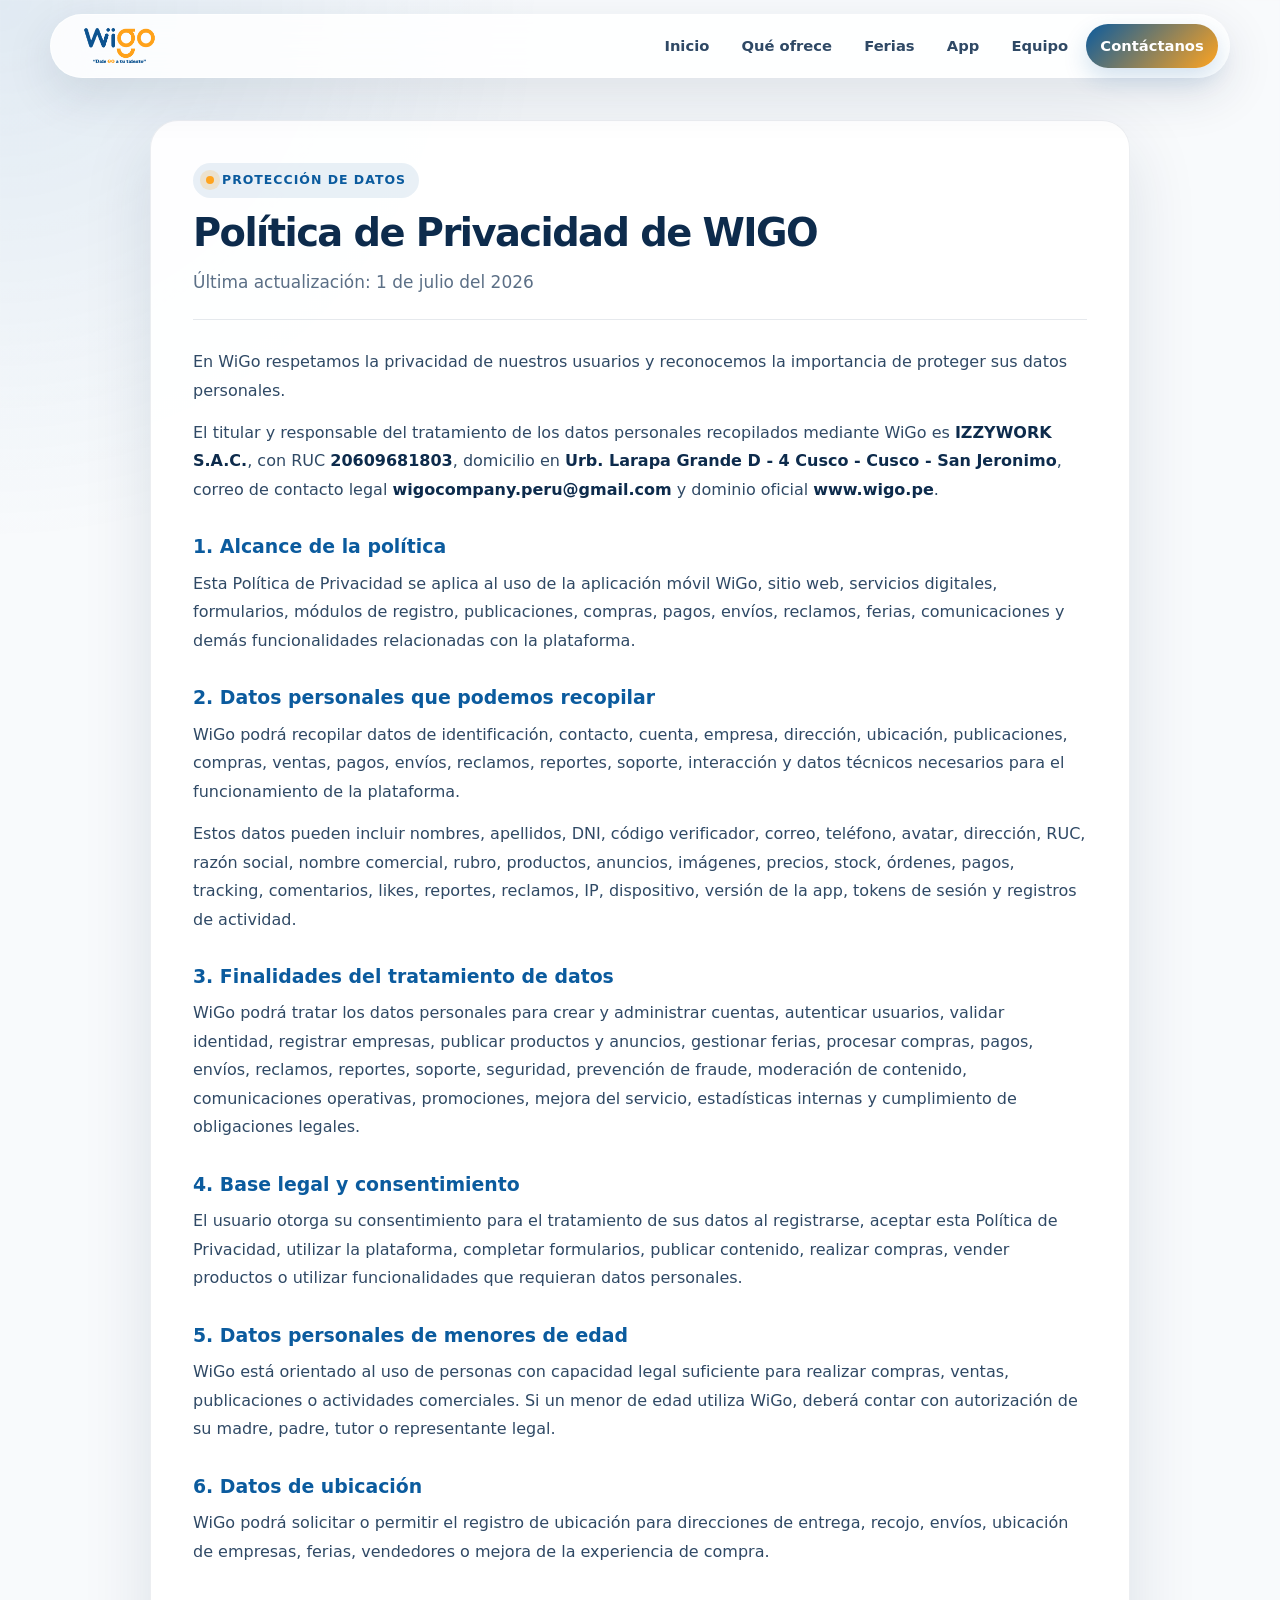
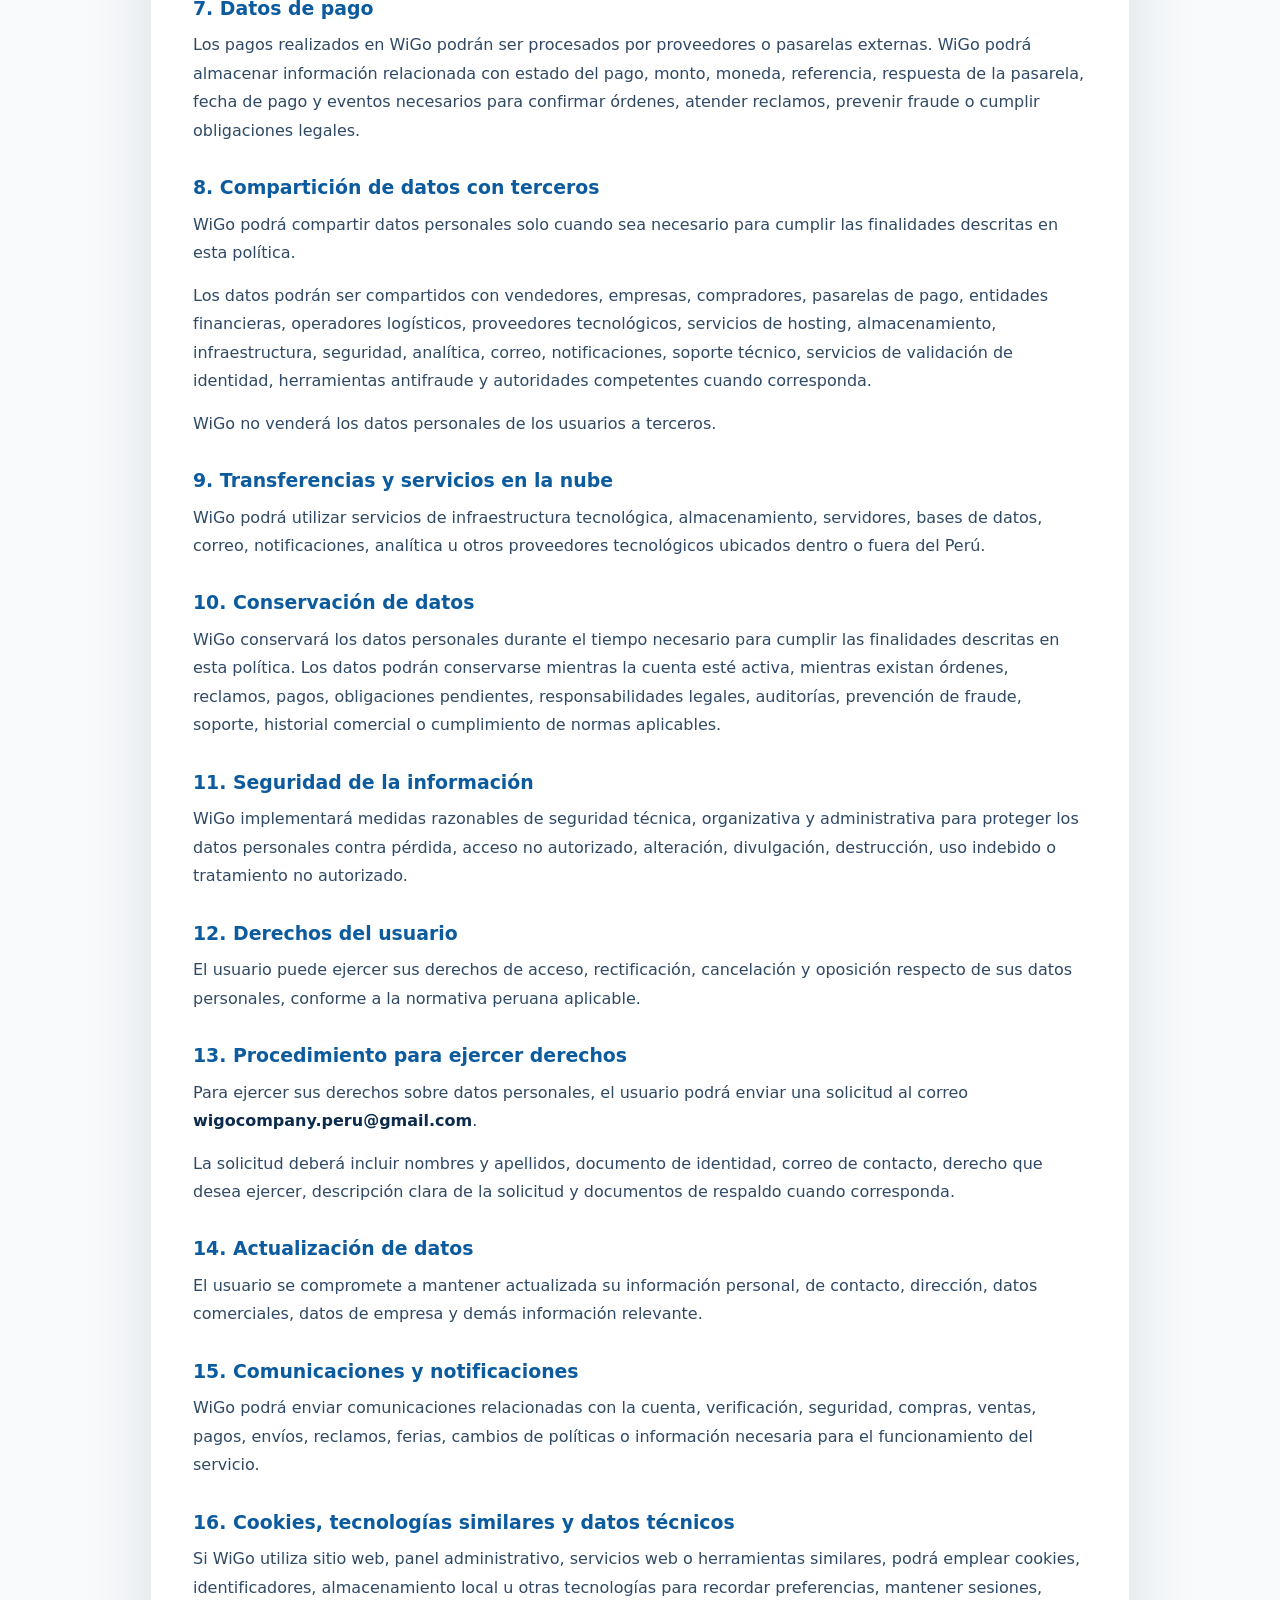
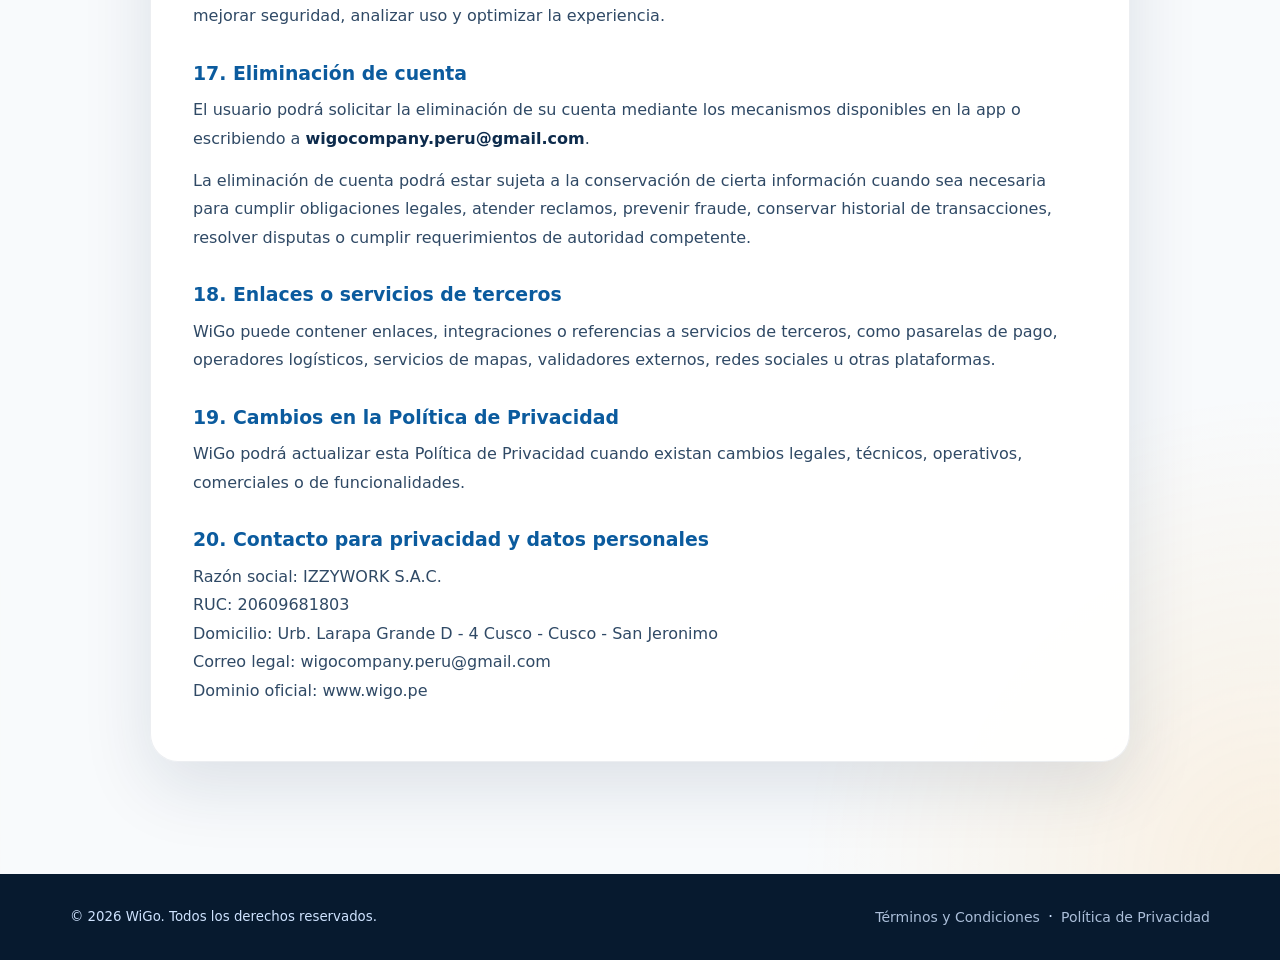
==== politica-privacidad.html @ c5415739 "Terminnos y politicas Actualizacion de Terminos y Condiciones, Politicas y privacidad" ====
<!DOCTYPE html>
<html lang="es">
<head>
  <meta charset="UTF-8" />
  <meta name="viewport" content="width=device-width, initial-scale=1.0" />

  <title>Política de Privacidad | WIGO</title>
  <meta
    name="description"
    content="Política de Privacidad y Protección de Datos Personales de WIGO."
  />

  <meta name="theme-color" content="#0b5b9e" />
  <meta property="og:title" content="Política de Privacidad | WIGO" />
  <meta property="og:description" content="Consulta cómo WIGO recopila, utiliza y protege tus datos personales." />
  <meta property="og:type" content="website" />

  <link rel="icon" type="image/png" href="assets/sources/icono_go_app.png" />
  <link rel="shortcut icon" type="image/png" href="assets/sources/icono_go_app.png" />
  <link rel="apple-touch-icon" href="assets/sources/icono_go_app.png" />

  <link rel="preconnect" href="https://fonts.googleapis.com" />
  <link rel="preconnect" href="https://fonts.gstatic.com" crossorigin />

  <link rel="stylesheet" href="css/styles.css" />
</head>

<body>
  <header class="site-header">
    <nav class="nav" aria-label="Navegación principal">
      <div class="nav__container">
        <a class="nav__brand" href="index.html#home" aria-label="Ir al inicio">
          <img
            src="assets/sources/wigo_slogan.png"
            alt="WiGo"
            class="nav__logo"
            loading="eager"
            decoding="async"
          />
        </a>

        <button
          class="nav__toggle"
          id="menuToggle"
          type="button"
          aria-label="Abrir menú"
          aria-controls="navLinks"
          aria-expanded="false"
        >
          <span></span><span></span><span></span>
        </button>

        <ul class="nav__links" id="navLinks">
          <li><a href="index.html#home">Inicio</a></li>
          <li><a href="index.html#quienes-somos">Qué ofrece</a></li>
          <li><a href="index.html#ferias">Ferias</a></li>
          <li><a href="index.html#descargas">App</a></li>
          <li><a href="index.html#nosotros">Equipo</a></li>
          <li><a href="index.html#contacto" class="nav__cta">Contáctanos</a></li>
        </ul>
      </div>
    </nav>
  </header>

  <main>
    <section class="section legal-page">
      <div class="container">
        <article class="legal-card reveal">
          <div class="legal-card__header">
            <span class="eyebrow">Protección de datos</span>
            <h1 class="section__title">Política de Privacidad de WIGO</h1>
            <p class="section__lead">
              Última actualización: 1 de julio del 2026
            </p>
          </div>

          <div class="legal-card__content">
            <p>
              En WiGo respetamos la privacidad de nuestros usuarios y reconocemos la
              importancia de proteger sus datos personales.
            </p>

            <p>
              El titular y responsable del tratamiento de los datos personales recopilados
              mediante WiGo es <strong>IZZYWORK S.A.C.</strong>, con RUC
              <strong>20609681803</strong>, domicilio en <strong>Urb. Larapa Grande D - 4 Cusco - Cusco - San Jeronimo</strong>,
              correo de contacto legal <strong>wigocompany.peru@gmail.com</strong> y dominio
              oficial <strong>www.wigo.pe</strong>.
            </p>

            <h2>1. Alcance de la política</h2>
            <p>
              Esta Política de Privacidad se aplica al uso de la aplicación móvil WiGo,
              sitio web, servicios digitales, formularios, módulos de registro,
              publicaciones, compras, pagos, envíos, reclamos, ferias, comunicaciones y
              demás funcionalidades relacionadas con la plataforma.
            </p>

            <h2>2. Datos personales que podemos recopilar</h2>
            <p>
              WiGo podrá recopilar datos de identificación, contacto, cuenta, empresa,
              dirección, ubicación, publicaciones, compras, ventas, pagos, envíos, reclamos,
              reportes, soporte, interacción y datos técnicos necesarios para el
              funcionamiento de la plataforma.
            </p>
            <p>
              Estos datos pueden incluir nombres, apellidos, DNI, código verificador,
              correo, teléfono, avatar, dirección, RUC, razón social, nombre comercial,
              rubro, productos, anuncios, imágenes, precios, stock, órdenes, pagos,
              tracking, comentarios, likes, reportes, reclamos, IP, dispositivo, versión de
              la app, tokens de sesión y registros de actividad.
            </p>

            <h2>3. Finalidades del tratamiento de datos</h2>
            <p>
              WiGo podrá tratar los datos personales para crear y administrar cuentas,
              autenticar usuarios, validar identidad, registrar empresas, publicar productos
              y anuncios, gestionar ferias, procesar compras, pagos, envíos, reclamos,
              reportes, soporte, seguridad, prevención de fraude, moderación de contenido,
              comunicaciones operativas, promociones, mejora del servicio, estadísticas
              internas y cumplimiento de obligaciones legales.
            </p>

            <h2>4. Base legal y consentimiento</h2>
            <p>
              El usuario otorga su consentimiento para el tratamiento de sus datos al
              registrarse, aceptar esta Política de Privacidad, utilizar la plataforma,
              completar formularios, publicar contenido, realizar compras, vender productos
              o utilizar funcionalidades que requieran datos personales.
            </p>

            <h2>5. Datos personales de menores de edad</h2>
            <p>
              WiGo está orientado al uso de personas con capacidad legal suficiente para
              realizar compras, ventas, publicaciones o actividades comerciales. Si un menor
              de edad utiliza WiGo, deberá contar con autorización de su madre, padre, tutor
              o representante legal.
            </p>

            <h2>6. Datos de ubicación</h2>
            <p>
              WiGo podrá solicitar o permitir el registro de ubicación para direcciones de
              entrega, recojo, envíos, ubicación de empresas, ferias, vendedores o mejora de
              la experiencia de compra.
            </p>

            <h2>7. Datos de pago</h2>
            <p>
              Los pagos realizados en WiGo podrán ser procesados por proveedores o pasarelas
              externas. WiGo podrá almacenar información relacionada con estado del pago,
              monto, moneda, referencia, respuesta de la pasarela, fecha de pago y eventos
              necesarios para confirmar órdenes, atender reclamos, prevenir fraude o cumplir
              obligaciones legales.
            </p>

            <h2>8. Compartición de datos con terceros</h2>
            <p>
              WiGo podrá compartir datos personales solo cuando sea necesario para cumplir
              las finalidades descritas en esta política.
            </p>
            <p>
              Los datos podrán ser compartidos con vendedores, empresas, compradores,
              pasarelas de pago, entidades financieras, operadores logísticos, proveedores
              tecnológicos, servicios de hosting, almacenamiento, infraestructura, seguridad,
              analítica, correo, notificaciones, soporte técnico, servicios de validación de
              identidad, herramientas antifraude y autoridades competentes cuando
              corresponda.
            </p>
            <p>
              WiGo no venderá los datos personales de los usuarios a terceros.
            </p>

            <h2>9. Transferencias y servicios en la nube</h2>
            <p>
              WiGo podrá utilizar servicios de infraestructura tecnológica, almacenamiento,
              servidores, bases de datos, correo, notificaciones, analítica u otros
              proveedores tecnológicos ubicados dentro o fuera del Perú.
            </p>

            <h2>10. Conservación de datos</h2>
            <p>
              WiGo conservará los datos personales durante el tiempo necesario para cumplir
              las finalidades descritas en esta política. Los datos podrán conservarse
              mientras la cuenta esté activa, mientras existan órdenes, reclamos, pagos,
              obligaciones pendientes, responsabilidades legales, auditorías, prevención de
              fraude, soporte, historial comercial o cumplimiento de normas aplicables.
            </p>

            <h2>11. Seguridad de la información</h2>
            <p>
              WiGo implementará medidas razonables de seguridad técnica, organizativa y
              administrativa para proteger los datos personales contra pérdida, acceso no
              autorizado, alteración, divulgación, destrucción, uso indebido o tratamiento no
              autorizado.
            </p>

            <h2>12. Derechos del usuario</h2>
            <p>
              El usuario puede ejercer sus derechos de acceso, rectificación, cancelación y
              oposición respecto de sus datos personales, conforme a la normativa peruana
              aplicable.
            </p>

            <h2>13. Procedimiento para ejercer derechos</h2>
            <p>
              Para ejercer sus derechos sobre datos personales, el usuario podrá enviar una
              solicitud al correo <strong>wigocompany.peru@gmail.com</strong>.
            </p>
            <p>
              La solicitud deberá incluir nombres y apellidos, documento de identidad, correo
              de contacto, derecho que desea ejercer, descripción clara de la solicitud y
              documentos de respaldo cuando corresponda.
            </p>

            <h2>14. Actualización de datos</h2>
            <p>
              El usuario se compromete a mantener actualizada su información personal, de
              contacto, dirección, datos comerciales, datos de empresa y demás información
              relevante.
            </p>

            <h2>15. Comunicaciones y notificaciones</h2>
            <p>
              WiGo podrá enviar comunicaciones relacionadas con la cuenta, verificación,
              seguridad, compras, ventas, pagos, envíos, reclamos, ferias, cambios de
              políticas o información necesaria para el funcionamiento del servicio.
            </p>

            <h2>16. Cookies, tecnologías similares y datos técnicos</h2>
            <p>
              Si WiGo utiliza sitio web, panel administrativo, servicios web o herramientas
              similares, podrá emplear cookies, identificadores, almacenamiento local u otras
              tecnologías para recordar preferencias, mantener sesiones, mejorar seguridad,
              analizar uso y optimizar la experiencia.
            </p>

            <h2>17. Eliminación de cuenta</h2>
            <p>
              El usuario podrá solicitar la eliminación de su cuenta mediante los mecanismos
              disponibles en la app o escribiendo a <strong>wigocompany.peru@gmail.com</strong>.
            </p>
            <p>
              La eliminación de cuenta podrá estar sujeta a la conservación de cierta
              información cuando sea necesaria para cumplir obligaciones legales, atender
              reclamos, prevenir fraude, conservar historial de transacciones, resolver
              disputas o cumplir requerimientos de autoridad competente.
            </p>

            <h2>18. Enlaces o servicios de terceros</h2>
            <p>
              WiGo puede contener enlaces, integraciones o referencias a servicios de
              terceros, como pasarelas de pago, operadores logísticos, servicios de mapas,
              validadores externos, redes sociales u otras plataformas.
            </p>

            <h2>19. Cambios en la Política de Privacidad</h2>
            <p>
              WiGo podrá actualizar esta Política de Privacidad cuando existan cambios
              legales, técnicos, operativos, comerciales o de funcionalidades.
            </p>

            <h2>20. Contacto para privacidad y datos personales</h2>
            <p>
              Razón social: IZZYWORK S.A.C.<br />
              RUC: 20609681803<br />
              Domicilio: Urb. Larapa Grande D - 4 Cusco - Cusco - San Jeronimo<br />
              Correo legal: wigocompany.peru@gmail.com<br />
              Dominio oficial: www.wigo.pe
            </p>
          </div>
        </article>
      </div>
    </section>
  </main>

  <footer class="footer">
    <div class="container footer__inner">
      <small>© <span id="year"></span> WiGo. Todos los derechos reservados.</small>

      <nav class="footer__legal" aria-label="Enlaces legales">
        <a href="terminos-condiciones.html">Términos y Condiciones</a>
        <span aria-hidden="true">·</span>
        <a href="politica-privacidad.html">Política de Privacidad</a>
      </nav>
    </div>
  </footer>

  <script src="js/main.js" defer></script>
</body>
</html>
---- css/styles.css ----
:root {
  --wigo-blue: #0b5b9e;
  --wigo-blue-2: #073d72;
  --wigo-orange: #ffa420;
  --wigo-orange-2: #ff7a1a;
  --ink: #0d2b4c;
  --text: #20344d;
  --muted: #66758a;
  --line: rgba(13, 43, 76, 0.11);
  --bg: #ffffff;
  --soft: #f4f8fc;
  --soft2: #fff7ed;
  --dark: #071a2f;
  --radius: 24px;
  --radius-sm: 16px;
  --shadow: 0 20px 60px rgba(13, 43, 76, 0.12);
  --shadow2: 0 30px 80px rgba(11, 91, 158, 0.22);
}

* { box-sizing: border-box; }
html { scroll-behavior: smooth; }
body {
  margin: 0;
  font-family: Inter, ui-sans-serif, system-ui, -apple-system, BlinkMacSystemFont, "Segoe UI", sans-serif;
  line-height: 1.65;
  color: var(--text);
  background: var(--bg);
}
body::selection { background: rgba(255, 164, 32, .28); }
img { max-width: 100%; display: block; }
a { color: inherit; }
.container { width: min(1180px, 100%); margin: 0 auto; padding: 0 1.25rem; }
.section { padding: 112px 0; position: relative; overflow: hidden; }
.section--light { background: #fff; }
.section--soft { background: linear-gradient(135deg, #f3f8ff 0%, #fff7ed 100%); }
.section--dark { background: radial-gradient(circle at top left, rgba(255,164,32,.18), transparent 32%), linear-gradient(135deg, #061a30, #0b3158); color: #fff; }
.section-heading { text-align: center; width: min(760px, 100%); margin: 0 auto 44px; }
.section__title { margin: 0; color: var(--ink); font-size: clamp(2rem, 3vw, 3.15rem); line-height: 1.08; letter-spacing: -0.04em; }
.section__title--light { color: #fff; }
.section__lead { margin: 16px auto 0; color: var(--muted); font-size: 1.06rem; }
.section__lead--light { color: rgba(255,255,255,.76); }
.eyebrow { display: inline-flex; align-items: center; gap: 8px; margin-bottom: 14px; padding: 7px 13px; border-radius: 999px; background: rgba(11,91,158,.09); color: var(--wigo-blue); font-weight: 900; font-size: .78rem; letter-spacing: .08em; text-transform: uppercase; }
.eyebrow::before { content: ""; width: 8px; height: 8px; border-radius: 50%; background: var(--wigo-orange); box-shadow: 0 0 0 6px rgba(255,164,32,.18); }
.eyebrow--light { color: #fff; background: rgba(255,255,255,.12); }

/* Header / Nav */
.site-header { position: fixed; inset: 0 0 auto 0; z-index: 1000; padding: 14px 0; pointer-events: none; }
.nav { width: min(1180px, calc(100% - 32px)); margin: 0 auto; background: rgba(255,255,255,.84); border: 1px solid rgba(255,255,255,.65); box-shadow: 0 16px 50px rgba(13,43,76,.12); backdrop-filter: blur(18px); border-radius: 999px; pointer-events: auto; }
.nav__container { display: flex; align-items: center; justify-content: space-between; gap: 1rem; padding: .55rem .7rem .55rem 1.05rem; }
.nav__brand { display: inline-flex; align-items: center; }
.nav__logo { height: 42px; object-fit: contain; }
.nav__links { list-style: none; display: flex; align-items: center; gap: .25rem; margin: 0; padding: 0; }
.nav__links a { display: inline-flex; padding: .62rem .88rem; border-radius: 999px; color: var(--ink); text-decoration: none; font-weight: 800; font-size: .92rem; opacity: .86; transition: .2s ease; }
.nav__links a:hover, .nav__links a.is-active { background: rgba(11,91,158,.08); opacity: 1; color: var(--wigo-blue); }
.nav__links .nav__cta { color: #fff; opacity: 1; background: linear-gradient(135deg, var(--wigo-blue), var(--wigo-orange)); box-shadow: 0 10px 24px rgba(11,91,158,.18); }
.nav__toggle { display: none; background: var(--ink); border: 0; padding: .55rem .62rem; cursor: pointer; border-radius: 999px; }
.nav__toggle span { display: block; width: 24px; height: 2px; background: #fff; border-radius: 999px; margin: 5px 0; transition: transform .25s ease, opacity .25s ease; }
.nav__toggle.is-active span:nth-child(1) { transform: rotate(45deg) translate(5px, 5px); }
.nav__toggle.is-active span:nth-child(2) { opacity: 0; }
.nav__toggle.is-active span:nth-child(3) { transform: rotate(-45deg) translate(5px, -5px); }

/* Hero */
.hero-section { min-height: 100vh; display: flex; align-items: center; padding-top: 140px; background: linear-gradient(135deg, #f8fbff 0%, #fff4e4 100%); }
.hero-bg { position: absolute; inset: 0; background: radial-gradient(circle at 15% 20%, rgba(11,91,158,.18), transparent 28%), radial-gradient(circle at 85% 15%, rgba(255,164,32,.24), transparent 26%), radial-gradient(circle at 70% 80%, rgba(11,91,158,.10), transparent 30%); pointer-events: none; }
.hero { display: grid; grid-template-columns: minmax(0, 1.05fr) minmax(340px, .95fr); gap: 56px; align-items: center; position: relative; }
.hero__title { margin: 0; color: var(--ink); font-size: clamp(2.65rem, 5vw, 5.4rem); line-height: .95; letter-spacing: -0.07em; }
.hero__text { margin: 24px 0 0; color: var(--muted); font-size: clamp(1.04rem, 1vw, 1.2rem); width: min(650px,100%); }
.hero__actions { display: flex; gap: 14px; flex-wrap: wrap; margin-top: 30px; }
.hero__benefits { display: grid; grid-template-columns: repeat(4, minmax(0,1fr)); gap: 12px; margin-top: 34px; }
.hero-benefit { min-height: 150px; padding: 18px; border: 1px solid rgba(13,43,76,.08); border-radius: 22px; background: rgba(255,255,255,.78); box-shadow: 0 18px 45px rgba(13,43,76,.08); backdrop-filter: blur(14px); transition: transform .25s ease, box-shadow .25s ease; }
.hero-benefit:hover { transform: translateY(-5px); box-shadow: 0 24px 60px rgba(13,43,76,.12); }
.hero-benefit__icon { width: 42px; height: 42px; display: grid; place-items: center; border-radius: 15px; margin-bottom: 12px; background: linear-gradient(135deg, rgba(11,91,158,.12), rgba(255,164,32,.18)); font-size: 1.3rem; }
.hero-benefit strong { display: block; color: var(--ink); font-size: .98rem; line-height: 1.15; }
.hero-benefit span { display: block; color: var(--muted); font-size: .82rem; line-height: 1.45; margin-top: 7px; }
.hero-allies { margin-top: 46px; padding: 22px 26px; border-top: 1px solid rgba(13,43,76,.08); display: grid; grid-template-columns: minmax(240px, .9fr) minmax(0, 1.4fr); gap: 28px; align-items: center; position: relative; z-index: 2; }
.hero-allies p { margin: 0; color: var(--muted); font-weight: 700; font-size: .95rem; line-height: 1.45; }
.ally-logos { display: flex; align-items: center; justify-content: flex-end; gap: 20px; flex-wrap: wrap; }
.ally-logos img { max-width: 138px; max-height: 46px; width: auto; height: auto; object-fit: contain; filter: grayscale(1); opacity: .68; transition: filter .25s ease, opacity .25s ease, transform .25s ease; }
.ally-logos img:hover { filter: grayscale(0); opacity: 1; transform: translateY(-2px); }
.hero__visual { min-height: 620px; position: relative; display: grid; place-items: center; }
.phone-card { position: absolute; width: min(265px, 46vw); aspect-ratio: 9/18.4; background: #08192b; border: 10px solid #0c2036; border-radius: 38px; overflow: hidden; box-shadow: var(--shadow2); }
.phone-card img { width: 100%; height: 100%; object-fit: cover; }
.phone-card--front { transform: translate(20px, 18px) rotate(3deg); z-index: 2; }
.phone-card--back { transform: translate(-125px, -26px) rotate(-8deg) scale(.9); opacity: .92; z-index: 1; }
.floating-card { position: absolute; z-index: 3; padding: 13px 16px; border-radius: 999px; background: rgba(255,255,255,.9); border: 1px solid rgba(255,255,255,.7); color: var(--ink); font-weight: 900; box-shadow: var(--shadow); backdrop-filter: blur(14px); }
.floating-card--top { top: 108px; right: 20px; }
.floating-card--bottom { bottom: 106px; left: 20px; }

/* Cards */
.features { display: grid; grid-template-columns: repeat(4, minmax(0,1fr)); gap: 18px; }
.feature-card { padding: 24px; border: 1px solid var(--line); border-radius: var(--radius); background: #fff; box-shadow: var(--shadow); transition: .25s ease; }
.feature-card:hover { transform: translateY(-8px); box-shadow: var(--shadow2); }
.feature-card__icon { width: 54px; height: 54px; display: grid; place-items: center; border-radius: 18px; margin-bottom: 18px; background: linear-gradient(135deg, rgba(11,91,158,.12), rgba(255,164,32,.18)); font-size: 1.55rem; }
.feature-card h3 { margin: 0 0 8px; color: var(--ink); line-height: 1.2; }
.feature-card p { margin: 0; color: var(--muted); }

/* Team */
.team-section {
  background:
    radial-gradient(circle at 18% 12%, rgba(11,91,158,.08), transparent 28%),
    radial-gradient(circle at 88% 20%, rgba(255,164,32,.12), transparent 30%),
    #ffffff;
}

.section-heading--team {
  width: min(920px, 100%);
  margin-bottom: 34px;
}

.team-title {
  font-size: clamp(2.35rem, 5vw, 4.6rem);
  letter-spacing: -0.065em;
}

.section-heading--team .section__lead strong {
  color: var(--wigo-blue);
  font-weight: 1000;
}

.team {
  display: grid;
  grid-template-columns: repeat(3, minmax(0, 1fr));
  gap: 22px;
}

.team--detailed {
  align-items: stretch;
}

.member {
  background: #fff;
  border: 1px solid var(--line);
  border-radius: var(--radius);
  overflow: hidden;
  box-shadow: var(--shadow);
  transition: transform .25s ease, box-shadow .25s ease;
}

.member:hover {
  transform: translateY(-8px);
  box-shadow: var(--shadow2);
}

.member--detailed {
  display: grid;
  grid-template-columns: minmax(165px, .92fr) minmax(0, 1fr);
  gap: 18px;
  padding: 14px;
  min-height: 430px;
  border-radius: 28px;
  background: rgba(255,255,255,.92);
  box-shadow: 0 18px 52px rgba(13,43,76,.10);
}

.member__photo {
  height: 310px;
  background: linear-gradient(135deg, var(--wigo-blue), var(--wigo-orange));
}

.member__photo--framed {
  height: 100%;
  min-height: 330px;
  border-radius: 22px;
  overflow: hidden;
  background:
    linear-gradient(#fff, #fff) padding-box,
    linear-gradient(135deg, rgba(11,91,158,.45), rgba(255,164,32,.55)) border-box;
  border: 1px solid transparent;
}

.member__photo img {
  width: 100%;
  height: 100%;
  object-fit: cover;
}

.member__info {
  padding: 22px;
}

.member__info--detailed {
  position: relative;
  display: flex;
  flex-direction: column;
  padding: 10px 8px 0;
}

.member__badge {
  width: 46px;
  height: 46px;
  display: grid;
  place-items: center;
  margin-bottom: 18px;
  border-radius: 15px;
  background: linear-gradient(135deg, rgba(11,91,158,.12), rgba(255,164,32,.16));
  color: var(--wigo-blue);
  font-weight: 1000;
  font-size: 1.18rem;
  box-shadow: 0 10px 26px rgba(11,91,158,.10);
}

.member__info h3 {
  margin: 0 0 8px;
  color: var(--ink);
  font-size: clamp(1.35rem, 2vw, 1.75rem);
  line-height: 1.02;
  letter-spacing: -0.04em;
}

.member__line {
  width: 42px;
  height: 3px;
  border-radius: 999px;
  margin-bottom: 12px;
  background: linear-gradient(90deg, var(--wigo-blue), var(--wigo-orange));
}

.member__role {
  margin: 0 0 12px;
  color: var(--wigo-orange-2); 
  font-weight: 1000;
  line-height: 1.25;
}

.member__bio {
  margin: 0;
  color: var(--muted);
  font-size: .92rem;
  line-height: 1.55;
}

.member__info p {
  margin: 0;
  color: var(--muted);
}

.member__tags {
  display: flex;
  flex-wrap: wrap;
  gap: 7px;
  margin: auto 0 16px;
  padding-top: 18px;
}

.member__tags span {
  display: inline-flex;
  align-items: center;
  padding: 6px 9px;
  border-radius: 999px;
  background: rgba(11,91,158,.07);
  border: 1px solid rgba(11,91,158,.09);
  color: var(--wigo-blue-2);
  font-weight: 850;
  font-size: .72rem;
  line-height: 1;
}

.member__link {
  display: flex;
  align-items: center;
  gap: 10px;
  margin-top: auto;
  padding: 12px 0 2px;
  color: var(--ink);
  text-decoration: none;
  font-weight: 900;
  font-size: .9rem;
}

.linkedin-icon {
  width: 28px;
  height: 28px;
  display: grid;
  place-items: center;
  border-radius: 8px;
  background: var(--wigo-blue);
  color: #fff;
  font-weight: 1000;
  font-size: .85rem;
  flex-shrink: 0;
}

.member__link-text {
  flex: 1;
  width: auto;
  height: auto;
  display: inline;
  background: transparent;
  color: var(--ink);
  font-size: .9rem;
  font-weight: 900;
  white-space: nowrap;
}

.member__go {
  width: 34px;
  height: 34px;
  object-fit: contain;
  margin-left: 16px;
  transition: transform .2s ease;
  animation: go-bounce 1.8s ease-in-out infinite;
}

.member__link:hover .member__go {
  transform: scale(1.12);
  animation-play-state: paused;
}

@keyframes go-bounce {
  0%, 100% {
    transform: translateY(0);
  }

   50% {
    transform: translateY(-4px);
  }
}

.team-values {
  display: grid;
  grid-template-columns: repeat(4, minmax(0, 1fr));
  gap: 0;
  margin-top: 22px;
  padding: 18px;
  border: 1px solid var(--line);
  border-radius: 26px;
  background: rgba(255,255,255,.88);
  box-shadow: 0 18px 48px rgba(13,43,76,.08);
}

.team-values article {
  display: grid;
  grid-template-columns: 42px 1fr;
  gap: 12px;
  padding: 6px 18px;
  border-right: 1px solid rgba(13,43,76,.10);
}

.team-values article:last-child {
  border-right: 0;
}

.team-values__icon {
  width: 42px;
  height: 42px;
  display: grid;
  place-items: center;
  border-radius: 14px;
  background: linear-gradient(135deg, rgba(11,91,158,.11), rgba(255,164,32,.16));
  color: var(--wigo-blue);
  font-weight: 1000;
  font-size: 1.25rem;
}

.team-values h3 {
  margin: 0 0 4px;
  color: var(--ink);
  font-size: .95rem;
  line-height: 1.2;
}

.team-values p {
  margin: 0;
  color: var(--muted);
  font-size: .8rem;
  line-height: 1.45;
}

/* Process */
.process { display: grid; grid-template-columns: repeat(4, minmax(0,1fr)); gap: 16px; }
.process-card { padding: 24px; border-radius: var(--radius); background: rgba(255,255,255,.09); border: 1px solid rgba(255,255,255,.14); box-shadow: 0 24px 70px rgba(0,0,0,.16); }
.process-card span { display: inline-flex; color: var(--wigo-orange); font-weight: 1000; margin-bottom: 26px; }
.process-card h3 { margin: 0 0 8px; color: #fff; font-size: 1.4rem; }
.process-card p { margin: 0; color: rgba(255,255,255,.72); }

/* Ferias */
.ferias { display: grid; grid-template-columns: .9fr 1.1fr; gap: 24px; align-items: stretch; }
.map__frame { background: rgba(255,255,255,.82); border: 1px solid rgba(255,255,255,.8); border-radius: var(--radius); box-shadow: var(--shadow); padding: 1.1rem; height: 610px; }
.map__svg { width: 100%; height: 100%; filter: drop-shadow(0 14px 22px rgba(13,43,76,.10)); }
.province { fill: var(--wigo-blue); stroke: #ffffff; stroke-width: 1.1; cursor: pointer; transition: fill .2s ease, opacity .2s ease, transform .2s ease; opacity: .76; }
.province:hover { opacity: .95; fill: #ffb55a; }
.province.active { fill: var(--wigo-orange); stroke: var(--ink); stroke-width: 1.7; opacity: 1; }
.lake { fill: #72bff6; opacity: .9; }
.feria { background: #fff; border: 1px solid var(--line); border-radius: var(--radius); box-shadow: var(--shadow); padding: 24px; min-height: 520px; display: flex; flex-direction: column; justify-content: center; }
.feria__province { display: inline-flex; align-self: center; padding: 8px 16px; border-radius: 999px; background: rgba(11,91,158,.08); color: var(--wigo-blue); font-weight: 1000; font-size: .9rem; margin: 0 0 18px; text-transform: uppercase; letter-spacing: .08em; }
.feria-slide { display: none; }
.feria-slide.active { display: block; animation: fadeIn .35s ease; }
@keyframes fadeIn { from { opacity: 0; transform: translateY(8px); } to { opacity: 1; transform: translateY(0); } }
.feria-image { height: 250px; border-radius: 22px; background: radial-gradient(circle at 25% 20%, rgba(255,255,255,.28), transparent 28%), linear-gradient(135deg, var(--wigo-blue), var(--wigo-orange)); display: flex; align-items: center; justify-content: center; color: #fff; font-size: 4rem; font-weight: 1000; margin-bottom: 20px; box-shadow: inset 0 -50px 80px rgba(0,0,0,.12); overflow: hidden; position: relative; }
.feria-image img { width: 100%; height: 100%; object-fit: cover; display: block; }
.feria-image__fallback { display: grid; place-items: center; width: 100%; height: 100%; }
.feria-info h3 { margin: 0 0 8px; color: var(--ink); font-size: 1.65rem; line-height: 1.15; }
.feria-date { color: var(--wigo-orange-2); font-weight: 1000; margin-bottom: 12px; }
.feria-description { color: var(--muted); margin: 0; }
.feria__indicators { display: flex; justify-content: center; gap: 8px; margin-top: 22px; }
.indicator-dot { width: 10px; height: 10px; border-radius: 999px; background: #d9e2ee; }
.indicator-dot.active { background: var(--wigo-orange); width: 24px; }
.note { margin: 18px 0 0; color: var(--muted); font-size: .96rem; text-align: center; }

/* Download */
.download { display: grid; grid-template-columns: .9fr 1.1fr; gap: 44px; align-items: center; }
.download__carousel {
  width: min(390px, 100%);
  min-width: 320px;
  height: 620px;
  background: linear-gradient(135deg, var(--wigo-blue), var(--wigo-orange));
  border-radius: 34px;
  box-shadow: var(--shadow2);
  overflow: visible;
  position: relative;
  padding: 20px;
  margin: 0 auto;
}
.appshots {
  position: relative;
  width: 100%;
  height: 100%;
  border-radius: 28px;
  overflow: hidden;
  background: #ffffff;
  box-shadow: inset 0 0 0 1px rgba(13,43,76,.08);
}
.appshot { position: absolute; inset: 0; opacity: 0; transition: opacity .35s ease, transform .35s ease; display: grid; place-items: center; background: #ffffff; transform: scale(.985); }
.appshot.is-active { opacity: 1; transform: scale(1); }
.appshot img { width: 100%; height: 100%; object-fit: contain; object-position: top center; background: #ffffff; }
.appshots__controls { position: absolute; left: 50%; bottom: -34px; transform: translateX(-50%); display: flex; gap: 10px; }
.appshots__dot { width: 12px; height: 12px; border-radius: 999px; background: rgba(255,255,255,.55); border: 0; cursor: pointer; transition: .2s ease; }
.appshots__dot.is-active { width: 28px; background: #fff; }
.download__content { padding: 10px 0; }
.download__content h3 { margin: 0 0 12px; color: var(--ink); font-size: clamp(1.8rem, 2.4vw, 2.8rem); line-height: 1.05; letter-spacing: -0.04em; }
.download__content p { margin: 0; color: var(--muted); font-size: 1.05rem; }
.download__actions { display: flex; gap: 12px; margin-top: 24px; flex-wrap: wrap; }
.download__hint { margin-top: 14px !important; color: var(--muted); font-size: .95rem !important; }

/* Form */
.form { width: min(700px, 100%); margin: 0 auto; background: rgba(255,255,255,.86); border: 1px solid rgba(255,255,255,.8); border-radius: var(--radius); box-shadow: var(--shadow); padding: 28px; backdrop-filter: blur(18px); }
.form__group { margin-bottom: 1rem; }
.form label { display: block; margin-bottom: .4rem; color: var(--ink); font-weight: 900; }
.form input, .form textarea { width: 100%; padding: .95rem 1rem; border: 1px solid var(--line); border-radius: 14px; color: var(--ink); background: #fff; font-size: 1rem; transition: border-color .2s ease, box-shadow .2s ease; }
.form input:focus, .form textarea:focus { outline: none; border-color: rgba(11,91,158,.6); box-shadow: 0 0 0 4px rgba(11,91,158,.12); }
.form__status { margin: .8rem 0 0; color: var(--wigo-blue); font-weight: 800; }

/* Buttons */
.btn { display: inline-flex; align-items: center; justify-content: center; gap: .5rem; padding: .95rem 1.25rem; border-radius: 999px; text-decoration: none; font-weight: 1000; color: #fff; background: linear-gradient(135deg, var(--wigo-blue), var(--wigo-orange)); border: 0; cursor: pointer; box-shadow: 0 14px 30px rgba(11,91,158,.22); transition: transform .2s ease, box-shadow .2s ease; }
.btn:hover { transform: translateY(-2px); box-shadow: 0 18px 36px rgba(11,91,158,.28); }
.btn--light { background: #fff; color: var(--ink); }
.btn--ghost { background: transparent; border: 1px solid rgba(11,91,158,.24); color: var(--wigo-blue); box-shadow: none; }
.btn--full { width: 100%; }

.footer { padding: 30px 0; background: var(--dark); color: #cfe3ff; }
.footer__inner {
  display: flex;
  align-items: center;
  justify-content: space-between;
  gap: 16px;
  flex-wrap: wrap;
}

.footer__legal {
  display: flex;
  align-items: center;
  gap: 8px;
  flex-wrap: wrap;
}

.footer__legal a {
  color: inherit;
  text-decoration: none;
  font-size: 0.875rem;
  opacity: 0.82;
}

.footer__legal a:hover {
  opacity: 1;
  text-decoration: underline;
}

@media (max-width: 640px) {
  .footer__inner {
    justify-content: center;
    text-align: center;
  }

  .footer__legal {
    justify-content: center;
  }
}

/* ==============================
   Legal pages
============================== */

.legal-page {
  min-height: 100vh;
  padding-top: 120px;
  background:
    radial-gradient(circle at top left, rgba(11, 91, 158, 0.10), transparent 34rem),
    radial-gradient(circle at bottom right, rgba(255, 164, 32, 0.12), transparent 30rem),
    var(--color-bg, #f8fafc);
}

.legal-card {
  max-width: 980px;
  margin: 0 auto;
  padding: 42px;
  border-radius: 28px;
  background: rgba(255, 255, 255, 0.92);
  border: 1px solid rgba(13, 43, 76, 0.08);
  box-shadow: 0 24px 70px rgba(13, 43, 76, 0.12);
}

.legal-card__header {
  margin-bottom: 28px;
  padding-bottom: 22px;
  border-bottom: 1px solid rgba(13, 43, 76, 0.10);
}

.legal-card__header .section__title {
  margin-bottom: 12px;
}

.legal-card__header .section__lead {
  margin-bottom: 0;
  color: rgba(13, 43, 76, 0.68);
}

.legal-card__content {
  color: rgba(13, 43, 76, 0.86);
  font-size: 1rem;
  line-height: 1.78;
}

.legal-card__content h2 {
  margin: 30px 0 10px;
  color: #0b5b9e;
  font-size: 1.18rem;
  line-height: 1.35;
}

.legal-card__content p {
  margin: 0 0 14px;
}

.legal-card__content strong {
  color: #0d2b4c;
}

.footer__inner {
  display: flex;
  align-items: center;
  justify-content: space-between;
  gap: 16px;
  flex-wrap: wrap;
}

.footer__legal {
  display: flex;
  align-items: center;
  gap: 8px;
  flex-wrap: wrap;
}

.footer__legal a {
  color: inherit;
  text-decoration: none;
  font-size: 0.875rem;
  opacity: 0.82;
}

.footer__legal a:hover {
  opacity: 1;
  text-decoration: underline;
}

@media (max-width: 768px) {
  .legal-page {
    padding-top: 100px;
  }

  .legal-card {
    padding: 26px 20px;
    border-radius: 22px;
  }

  .legal-card__content {
    font-size: 0.95rem;
    line-height: 1.7;
  }

  .legal-card__content h2 {
    font-size: 1.06rem;
  }
}

@media (max-width: 640px) {
  .footer__inner {
    justify-content: center;
    text-align: center;
  }

  .footer__legal {
    justify-content: center;
  }
}

.reveal { opacity: 0; transform: translateY(18px); transition: opacity .55s ease, transform .55s ease; }
.reveal.is-visible { opacity: 1; transform: translateY(0); }

@media (prefers-reduced-motion: reduce) { * { scroll-behavior: auto !important; transition: none !important; animation: none !important; } .reveal { opacity: 1; transform: none; } }

@media (max-width: 980px) {
  .hero, .download, .ferias { grid-template-columns: 1fr; }
  .hero__visual { min-height: 560px; }
  .features, .process { grid-template-columns: repeat(2, minmax(0,1fr)); }
  .team { grid-template-columns: 1fr; }
  .member--detailed { grid-template-columns: minmax(180px, .75fr) minmax(0, 1fr); }
  .team-values { grid-template-columns: repeat(2, minmax(0, 1fr)); }
  .team-values article:nth-child(2) { border-right: 0; }
  .team-values article:nth-child(n+3) { border-top: 1px solid rgba(13,43,76,.10); padding-top: 16px; margin-top: 10px; }
  .map__frame { height: 460px; }
}

@media (max-width: 768px) {
  .site-header { padding: 10px 0; }
  .nav { border-radius: 26px; width: min(100% - 20px, 1180px); }
  .nav__container { padding: .55rem .65rem; }
  .nav__toggle { display: inline-block; }
  .nav__links { position: absolute; left: 10px; right: 10px; top: calc(100% + 8px); background: rgba(255,255,255,.96); border: 1px solid var(--line); border-radius: 22px; box-shadow: var(--shadow); flex-direction: column; align-items: stretch; gap: 0; max-height: 0; overflow: hidden; transition: max-height .25s ease, padding .25s ease; padding: 0 .75rem; backdrop-filter: blur(18px); }
  .nav__links.is-open { max-height: 520px; padding: .75rem; }
  .nav__links a { width: 100%; justify-content: center; }
  .hero-section { padding-top: 160px; }
  .hero__title { 
      font-size: clamp(2.1rem, 11vw, 3.2rem);
      line-height: .95;
    }
  .hero__stats { 
    display: grid;
    grid-template-columns: repeat(2, minmax(0, 1fr)) !important;
    gap: 14px;
  }
  .hero__benefits {
    display: grid !important;
    grid-template-columns: 1fr 1fr !important;
    gap: 14px !important;
  }
  .hero-benefit {
    width: 100% !important;
  }
  .hero__visual { min-height: 500px; }
  .phone-card { width: min(235px, 58vw); }
  .phone-card--back { transform: translate(-70px, -16px) rotate(-8deg) scale(.88); }
  .floating-card { font-size: .84rem; }
  .floating-card--top { top: 70px; right: 0; }
  .floating-card--bottom { bottom: 70px; left: 0; }
  .features {
    display: grid;
    grid-template-columns: repeat(2, minmax(0, 1fr)) !important;
    gap: 14px;
  }
  .feature-card {
    min-width: 0;
  }
  .process { 
    grid-template-columns: 1fr;
   }
  .member--detailed { grid-template-columns: 1fr; min-height: auto; }
  .member__photo--framed { min-height: 360px; }
  .member__info--detailed { padding: 8px 4px 0; }
  .member__tags { margin-top: 18px; }
  .team-values { grid-template-columns: 1fr; }
  .team-values article, .team-values article:nth-child(2), .team-values article:nth-child(n+3) { border-right: 0; border-top: 1px solid rgba(13,43,76,.10); padding: 16px 4px; margin: 0; }
  .team-values article:first-child { border-top: 0; padding-top: 4px; }
  .section { padding: 88px 0; }
  .download__carousel { height: 430px; }
  .form { padding: 20px; }
}


#historia.process-section {
  overflow: hidden;
  background:
    radial-gradient(circle at 12% 22%, rgba(11,91,158,.08), transparent 24%),
    radial-gradient(circle at 86% 18%, rgba(255,164,32,.12), transparent 26%),
    linear-gradient(180deg, #ffffff 0%, #f7fbff 100%);
}
#historia .process-bg { position:absolute; inset:0; pointer-events:none; background-image:radial-gradient(rgba(11,91,158,.13) 1px, transparent 1px); background-size:28px 28px; opacity:.22; }
#historia .process-float { position:absolute; width:54px; height:54px; display:grid; place-items:center; border-radius:999px; background:rgba(255,255,255,.86); border:1px solid rgba(13,43,76,.08); color:var(--wigo-blue); box-shadow:0 16px 42px rgba(13,43,76,.10); font-weight:1000; }
#historia .process-float--search { left:8%; top:23%; } #historia .process-float--cart { right:13%; top:13%; } #historia .process-float--box { right:4%; top:33%; color:var(--wigo-orange-2); }
#historia .section-heading--process { width:min(920px, 100%); margin-bottom:42px; }
#historia .section__lead strong { color:var(--wigo-blue); font-weight:1000; } #historia .section__lead strong:last-child { color:var(--wigo-orange-2); }
#historia .process--cards { position:relative; display:grid; grid-template-columns:repeat(4,minmax(0,1fr)); gap:22px; }
#historia .process-card { position:relative; min-height:382px; padding:24px 24px 92px; border-radius:26px; overflow:hidden; background:linear-gradient(180deg,rgba(255,255,255,.98),rgba(255,255,255,.91)) padding-box,linear-gradient(135deg,rgba(11,91,158,.18),rgba(255,164,32,.18)) border-box; border:1px solid transparent; box-shadow:0 22px 62px rgba(13,43,76,.10); transition:transform .25s ease, box-shadow .25s ease; }
#historia .process-card:hover { transform:translateY(-7px); box-shadow:0 30px 78px rgba(13,43,76,.15); }
#historia .process-card__number { width:44px; height:44px; display:grid; place-items:center; border-radius:13px; color:#fff; background:linear-gradient(135deg,var(--wigo-blue),#4ea0ff); font-weight:1000; font-size:1rem; box-shadow:0 12px 28px rgba(11,91,158,.20); }
#historia .process-card--connect .process-card__number { background:linear-gradient(135deg,#167a5a,var(--wigo-blue)); }
#historia .process-card--buy .process-card__number { background:linear-gradient(135deg,var(--wigo-orange),var(--wigo-orange-2)); }
#historia .process-card--receive .process-card__number { background:linear-gradient(135deg,var(--wigo-blue),var(--wigo-orange)); }
#historia .process-card__visual { height:118px; display:flex; align-items:center; justify-content:center; margin:8px 0 18px; border-radius:22px; background:linear-gradient(135deg,rgba(11,91,158,.07),rgba(255,164,32,.08)); }
#historia .process-card__emoji { position:relative; z-index:2; font-size:3.8rem; line-height:1; filter:drop-shadow(0 14px 20px rgba(11,91,158,.16)); }
#historia .process-card__ghost { position:absolute; right:30px; top:88px; font-size:3.2rem; opacity:.12; transform:rotate(-8deg); }
#historia .process-card h3 { margin:0; color:var(--ink); font-size:1.55rem; letter-spacing:-.04em; }
#historia .process-card__line { display:block; width:42px; height:3px; margin:10px 0 14px; border-radius:999px; background:linear-gradient(90deg,var(--wigo-blue),var(--wigo-orange)); }
#historia .process-card p { margin:0; color:#51647b; font-size:.94rem; line-height:1.58; }
#historia .process-card__footer { position:absolute; left:0; right:0; bottom:0; min-height:74px; display:grid; grid-template-columns:44px 1fr; gap:12px; align-items:center; padding:16px 20px; background:linear-gradient(135deg,rgba(11,91,158,.06),rgba(255,164,32,.08)); border-top:1px solid rgba(13,43,76,.06); }
#historia .process-card__footer span { width:38px; height:38px; display:grid; place-items:center; border-radius:999px; color:var(--wigo-blue); background:#fff; box-shadow:0 10px 24px rgba(13,43,76,.09); font-weight:1000; }
#historia .process-card__footer strong { color:var(--ink); font-size:.82rem; line-height:1.25; }

#ferias.ferias-section { background:radial-gradient(circle at 12% 12%,rgba(11,91,158,.10),transparent 28%),radial-gradient(circle at 90% 8%,rgba(255,164,32,.13),transparent 26%),linear-gradient(180deg,#f8fbff 0%,#ffffff 100%); }
#ferias .section-heading--ferias { width:min(820px,100%); margin-bottom:34px; }
#ferias .ferias--showcase { display:grid; grid-template-columns:minmax(0,.95fr) minmax(0,1fr); gap:24px; align-items:stretch; }
#ferias .map__frame { position:relative; height:610px; padding:22px; overflow:hidden; background:radial-gradient(circle at 50% 48%,rgba(11,91,158,.08),transparent 42%),linear-gradient(180deg,rgba(255,255,255,.98),rgba(255,255,255,.92)); border:1px solid rgba(13,43,76,.10); border-radius:28px; box-shadow:0 24px 70px rgba(13,43,76,.11); }
#ferias .map__frame::before { content:""; position:absolute; inset:100px 42px 120px; background-image:radial-gradient(rgba(11,91,158,.14) 1px,transparent 1px); background-size:14px 14px; opacity:.4; pointer-events:none; }
#ferias .map__svg { position:relative; z-index:1; width:100%; height:calc(100% - 104px); margin-top:42px; filter:drop-shadow(0 18px 24px rgba(11,91,158,.16)); }
#ferias .province { fill:#4a97e6; opacity:.86; stroke:rgba(255,255,255,.95); stroke-width:1.1; } #ferias .province:hover { fill:#ffb24f; opacity:.98; } #ferias .province.active { fill:var(--wigo-orange); stroke:#fff; stroke-width:2; opacity:1; }
#ferias .map__label { position:absolute; z-index:2; display:inline-flex; align-items:center; gap:10px; padding:10px 14px; border-radius:16px; background:rgba(255,255,255,.88); border:1px solid rgba(13,43,76,.08); color:var(--ink); box-shadow:0 12px 30px rgba(13,43,76,.08); backdrop-filter:blur(12px); }
#ferias .map__label span { width:36px; height:36px; display:grid; place-items:center; border-radius:12px; background:rgba(11,91,158,.08); } #ferias .map__label strong { font-size:.85rem; line-height:1.15; } #ferias .map__label--left { left:24px; top:22px; } #ferias .map__label--right { right:24px; top:26px; }
#ferias .map__stats { position:absolute; left:20px; right:20px; bottom:20px; z-index:2; display:grid; grid-template-columns:repeat(4,minmax(0,1fr)); gap:10px; }
#ferias .map__stats article { min-height:86px; display:grid; place-items:center; padding:12px 8px; text-align:center; border-radius:16px; background:rgba(255,255,255,.88); border:1px solid rgba(13,43,76,.08); box-shadow:0 10px 26px rgba(13,43,76,.06); }
#ferias .map__stats span { font-size:1.25rem; } #ferias .map__stats strong { color:var(--ink); font-size:1.12rem; line-height:1; } #ferias .map__stats small { color:var(--muted); font-size:.68rem; line-height:1.15; }
#ferias .feria--featured { min-height:610px; justify-content:flex-start; padding:24px; border-radius:28px; background:linear-gradient(180deg,rgba(255,255,255,.98),rgba(255,255,255,.93)) padding-box,linear-gradient(135deg,rgba(11,91,158,.16),rgba(255,164,32,.20)) border-box; border:1px solid transparent; box-shadow:0 24px 70px rgba(13,43,76,.11); }
#ferias .feria__province { align-self:center; margin-bottom:20px; padding:10px 18px; background:rgba(11,91,158,.08); color:var(--wigo-blue); border:1px solid rgba(11,91,158,.10); }
#ferias .feria-image { position:relative; height:268px; margin-bottom:18px; overflow:hidden; border-radius:22px; background:linear-gradient(135deg,var(--wigo-blue),var(--wigo-orange)); box-shadow:inset 0 -70px 90px rgba(0,0,0,.18),0 18px 42px rgba(13,43,76,.12); }
#ferias .feria-image img { width:100%; height:100%; object-fit:cover; } #ferias .feria-image__fallback { width:100%; height:100%; display:grid; place-items:center; color:#fff; font-size:4rem; font-weight:1000; }
#ferias .feria-info h3 { font-size:clamp(1.7rem,2.5vw,2.3rem); letter-spacing:-.045em; } #ferias .feria-description { font-size:.95rem; line-height:1.58; }
#ferias .feria-tags { display:flex; flex-wrap:wrap; gap:8px; margin-top:18px; } #ferias .feria-tags span { display:inline-flex; align-items:center; gap:6px; padding:8px 10px; border-radius:999px; background:rgba(11,91,158,.06); border:1px solid rgba(11,91,158,.10); color:var(--wigo-blue-2); font-size:.76rem; font-weight:850; }
#ferias .feria-actions { display:flex; flex-wrap:wrap; gap:12px; margin-top:22px; } #ferias .btn--small { min-width:164px; padding:.78rem 1rem; font-size:.86rem; } #ferias .note--ferias { margin-top:18px; color:var(--muted); }

@media (max-width:1100px) { #historia .process--cards { grid-template-columns:repeat(2,minmax(0,1fr)); } #ferias .ferias--showcase { grid-template-columns:1fr; } #ferias .map__frame, #ferias .feria--featured { min-height:auto; } }
@media (max-width:768px) { #historia .process-float { display:none; } #historia .process--cards { grid-template-columns:1fr; } #historia .process-card { min-height:340px; } #ferias .map__frame { height:540px; padding:16px; } #ferias .map__label--right { display:none; } #ferias .map__svg { height:calc(100% - 126px); margin-top:50px; } #ferias .map__stats { grid-template-columns:repeat(2,minmax(0,1fr)); } #ferias .feria--featured { min-height:auto; padding:18px; } #ferias .feria-image { height:220px; } }
@media (max-width:480px) { #ferias .map__frame { height:500px; } #ferias .map__stats article { min-height:72px; } #ferias .feria-actions .btn--small { width:100%; } }

#historia .section__title--impact,
#ferias .section__title--impact {
  letter-spacing: -.055em;
  line-height: .98;
}

#historia .text-blue,
#ferias .text-blue { color: var(--wigo-blue); }

#historia .text-orange,
#ferias .text-orange { color: var(--wigo-orange-2); }

/* Sección Qué ofrece */
.section-heading--wide {
  width: min(980px, 100%);
  margin-bottom: 34px;
}

.section__title--impact {
  max-width: 900px;
  margin-inline: auto;
  font-size: clamp(2.35rem, 4.8vw, 4.35rem);
  line-height: .98;
  letter-spacing: -.065em;
}

.text-blue,
.text-orange {
  display: inline;
}

.text-blue { color: var(--wigo-blue); }
.text-orange { color: var(--wigo-orange-2); }

.value-grid {
  display: grid;
  grid-template-columns: repeat(4, minmax(0, 1fr));
  gap: 22px;
  margin-top: 34px;
}

.value-card {
  --card-accent: var(--wigo-blue);
  position: relative;
  min-height: 390px;
  padding: 24px;
  border-radius: 26px;
  background:
    linear-gradient(180deg, rgba(255,255,255,.96), rgba(255,255,255,.90)) padding-box,
    linear-gradient(135deg, rgba(11,91,158,.24), rgba(255,164,32,.24)) border-box;
  border: 1px solid transparent;
  box-shadow: 0 18px 54px rgba(13,43,76,.09);
  overflow: hidden;
  transition: transform .25s ease, box-shadow .25s ease;
}

.value-card::before {
  content: "";
  position: absolute;
  inset: auto 0 0 0;
  height: 4px;
  background: linear-gradient(90deg, var(--wigo-blue), var(--wigo-orange));
}

.value-card::after {
  content: "";
  position: absolute;
  width: 170px;
  height: 170px;
  right: -78px;
  top: -78px;
  border-radius: 999px;
  background: radial-gradient(circle, rgba(255,164,32,.16), rgba(11,91,158,.06) 52%, transparent 70%);
  pointer-events: none;
}

.value-card:hover {
  transform: translateY(-7px);
  box-shadow: 0 26px 70px rgba(13,43,76,.14);
}

.value-card--blue,
.value-card--green,
.value-card--orange,
.value-card--purple {
  --card-accent: var(--wigo-blue);
}

.value-card__icon {
  width: 58px;
  height: 58px;
  display: grid;
  place-items: center;
  margin-bottom: 22px;
  border-radius: 18px;
  background: linear-gradient(135deg, rgba(11,91,158,.12), rgba(255,164,32,.18));
  color: var(--wigo-blue);
  font-size: 1.75rem;
  box-shadow: 0 12px 28px rgba(11,91,158,.12);
}

.value-card h3 {
  margin: 0 0 18px;
  color: var(--ink);
  font-size: clamp(1.08rem, 1.35vw, 1.35rem);
  line-height: 1.12;
  letter-spacing: -.025em;
}

.value-card h3 span {
  display: block;
  color: var(--wigo-blue);
}

.value-card h3::after {
  content: "";
  display: block;
  width: 48px;
  height: 3px;
  margin-top: 16px;
  border-radius: 999px;
  background: linear-gradient(90deg, var(--wigo-blue), var(--wigo-orange));
}

.value-card p {
  margin: 0 0 20px;
  color: var(--text);
  font-size: .94rem;
  line-height: 1.58;
}

.value-card ul {
  display: grid;
  gap: 9px;
  margin: 0;
  padding: 0;
  list-style: none;
}

.value-card li {
  position: relative;
  padding-left: 24px;
  color: #344a64;
  font-size: .88rem;
  line-height: 1.38;
}

.value-card li::before {
  content: "✓";
  position: absolute;
  left: 0;
  top: .08rem;
  width: 16px;
  height: 16px;
  display: grid;
  place-items: center;
  border-radius: 999px;
  background: linear-gradient(135deg, var(--wigo-blue), var(--wigo-orange));
  color: #fff;
  font-size: .68rem;
  font-weight: 1000;
}

/* Sección Equipo */
.team-section {
  background:
    radial-gradient(circle at 12% 10%, rgba(11,91,158,.08), transparent 30%),
    radial-gradient(circle at 92% 20%, rgba(255,164,32,.12), transparent 28%),
    linear-gradient(180deg, #ffffff 0%, #f8fbff 100%);
}

.team {
  gap: 20px;
}

.team--detailed {
  grid-template-columns: repeat(3, minmax(0, 1fr));
}

.member--detailed {
  display: grid;
  grid-template-columns: minmax(145px, .86fr) minmax(0, 1fr);
  gap: 18px;
  min-height: 500px;
  padding: 14px;
  border-radius: 28px;
  background:
    linear-gradient(180deg, rgba(255,255,255,.96), rgba(255,255,255,.90)) padding-box,
    linear-gradient(135deg, rgba(11,91,158,.22), rgba(255,164,32,.20)) border-box;
  border: 1px solid transparent;
  box-shadow: 0 20px 58px rgba(13,43,76,.10);
  overflow: hidden;
}

.member__photo--framed {
  min-height: 0;
  height: 100%;
  border-radius: 22px;
  background: linear-gradient(135deg, rgba(11,91,158,.12), rgba(255,164,32,.16));
  border: 1px solid rgba(11,91,158,.14);
  overflow: hidden;
}

.member__photo img {
  width: 100%;
  height: 100%;
  object-fit: cover;
  object-position: center top;
}

.member__info--detailed {
  display: flex;
  min-width: 0;
  flex-direction: column;
  padding: 10px 4px 0 0;
}

.member__badge {
  width: 42px;
  height: 42px;
  margin-bottom: 16px;
  border-radius: 14px;
  background: linear-gradient(135deg, rgba(11,91,158,.11), rgba(255,164,32,.15));
  color: var(--wigo-blue);
}

.member__info h3 {
  font-size: clamp(1.25rem, 1.7vw, 1.65rem);
}

.member__role {
  color: var(--wigo-orange-2);
}

.member__bio {
  font-size: .86rem;
  line-height: 1.5;
}

.member__tags {
  gap: 6px;
  margin-top: auto;
  margin-bottom: 12px;
  padding-top: 16px;
}

.member__tags span {
  padding: 6px 8px;
  background: rgba(11,91,158,.07);
  border: 1px solid rgba(11,91,158,.13);
  color: var(--wigo-blue-2);
  font-size: .68rem;
}

.member__link {
  padding-top: 8px;
  font-size: .84rem;
}

.team-values {
  background:
    linear-gradient(180deg, rgba(255,255,255,.96), rgba(255,255,255,.90));
}

.team-values__icon {
  background: linear-gradient(135deg, rgba(11,91,158,.12), rgba(255,164,32,.17));
  color: var(--wigo-blue);
}

@media (max-width: 1100px) {
  .value-grid { grid-template-columns: repeat(2, minmax(0, 1fr)); }
  .value-card { min-height: 330px; }
  .team--detailed { grid-template-columns: 1fr; }
  .member--detailed {
    grid-template-columns: minmax(220px, .72fr) minmax(0, 1fr);
    min-height: 390px;
  }
}

@media (max-width: 768px) {
  .section__title--impact {
    font-size: clamp(2rem, 10vw, 3.1rem);
    line-height: 1.04;
  }

  .value-grid { grid-template-columns: 1fr; }
  .value-card { min-height: auto; padding: 20px; }

  .member--detailed {
    grid-template-columns: 1fr;
    min-height: auto;
  }

  .member__photo--framed {
    height: 380px;
  }

  .member__info--detailed {
    padding: 10px 4px 0;
  }
}

@media (max-width: 480px) {
  .member__photo--framed { height: 330px; }
  .team-values { padding: 14px; }
}

.team--detailed {
  align-items: stretch;
}

.member--detailed {
  grid-template-columns: minmax(150px, 0.78fr) minmax(0, 1fr);
  gap: 18px;
  min-height: 455px;
  align-items: start;
}

.member__photo--framed {
  width: 100%;
  height: 315px;
  min-height: 315px;
  align-self: start;
  border-radius: 22px;
  background:
    linear-gradient(180deg, rgba(244,248,252,.95), rgba(255,247,237,.78));
}

.member__photo img {
  width: 100%;
  height: 100%;
  object-fit: cover;
  object-position: center 32%;
}

/* Ajustes finos por foto actual */
.member--detailed:nth-child(1) .member__photo img {
  object-position: center 35%;
}

.member--detailed:nth-child(2) .member__photo img {
  object-position: center 28%;
}

.member--detailed:nth-child(3) .member__photo img {
  object-position: center 30%;
}

.member__info--detailed {
  min-height: 315px;
}

.member__tags {
  margin-top: 16px;
}

.member__link {
  margin-top: auto;
}

/* Desktop ancho: un poco más aireado */
@media (min-width: 1180px) {
  .member--detailed {
    grid-template-columns: 170px minmax(0, 1fr);
    min-height: 470px;
  }

  .member__photo--framed {
    height: 335px;
    min-height: 335px;
  }

  .member__info--detailed {
    min-height: 335px;
  }
}

/* Tablet: mantiene proporción tipo card */
@media (max-width: 1100px) {
  .member--detailed {
    grid-template-columns: 210px minmax(0, 1fr);
    min-height: 370px;
  }

  .member__photo--framed {
    height: 330px;
    min-height: 330px;
  }

  .member__info--detailed {
    min-height: 330px;
  }
}

/* Mobile: imagen superior sin zoom exagerado */
@media (max-width: 768px) {
  .member--detailed {
    grid-template-columns: 1fr;
  }

  .member__photo--framed {
    width: min(100%, 320px);
    height: 360px;
    min-height: 360px;
    margin: 0 auto;
  }

  .member__info--detailed {
    min-height: auto;
  }
}

@media (max-width: 480px) {
  .member__photo--framed {
    width: 100%;
    height: 330px;
    min-height: 330px;
  }
}

#nosotros .team--detailed {
  display: grid;
  grid-template-columns: repeat(3, minmax(0, 1fr));
  gap: 22px;
  align-items: stretch;
}

#nosotros .member--detailed {
  position: relative;
  display: grid;
  grid-template-columns: 168px minmax(0, 1fr);
  column-gap: 18px;
  height: 440px;
  min-height: 440px;
  padding: 16px;
  padding-bottom: 96px;
  align-items: start;
  border-radius: 26px;
  overflow: hidden;
  background:
    linear-gradient(180deg, rgba(255,255,255,.98), rgba(255,255,255,.94)) padding-box,
    linear-gradient(135deg, rgba(11,91,158,.20), rgba(255,164,32,.22)) border-box;
  border: 1px solid transparent;
  box-shadow: 0 18px 52px rgba(13,43,76,.10);
}

#nosotros .member--detailed:hover {
  transform: translateY(-6px);
  box-shadow: 0 24px 68px rgba(13,43,76,.14);
}

#nosotros .member__photo--framed {
  width: 100%;
  height: 286px;
  min-height: 286px;
  align-self: start;
  border-radius: 22px;
  overflow: hidden;
  background: linear-gradient(180deg, #eef7ff 0%, #fff7ed 100%);
  border: 1px solid rgba(11,91,158,.12);
}

#nosotros .member__photo img {
  width: 100%;
  height: 100%;
  display: block;
  object-fit: cover;
  object-position: center 22%;
}

#nosotros .member--detailed:nth-child(1) .member__photo img {
  object-position: center 18%;
}

#nosotros .member--detailed:nth-child(2) .member__photo img {
  object-position: center 16%;
}

#nosotros .member--detailed:nth-child(3) .member__photo img {
  object-position: center 18%;
}

#nosotros .member__info--detailed {
  position: static;
  min-height: 0;
  height: auto;
  display: block;
  padding: 8px 2px 0 0;
  overflow: visible;
}

#nosotros .member__badge {
  width: 42px;
  height: 42px;
  margin-bottom: 18px;
  border-radius: 14px;
  background: linear-gradient(135deg, rgba(11,91,158,.11), rgba(255,164,32,.16));
  color: var(--wigo-blue);
  box-shadow: 0 10px 24px rgba(11,91,158,.10);
}

#nosotros .member__info h3 {
  margin: 0 0 8px;
  color: var(--ink);
  font-size: 1.42rem;
  line-height: 1.02;
  letter-spacing: -.045em;
}

#nosotros .member__line {
  width: 44px;
  height: 3px;
  margin-bottom: 13px;
  border-radius: 999px;
  background: linear-gradient(90deg, var(--wigo-blue), var(--wigo-orange));
}

#nosotros .member__role {
  margin: 0 0 8px;
  color: var(--wigo-orange-2);
  font-size: .9rem;
  font-weight: 1000;
  line-height: 1.18;
}

#nosotros .member__bio {
  margin: 0;
  color: #42566f;
  font-size: .79rem;
  line-height: 1.42;
}

#nosotros .member__tags {
  position: absolute;
  left: 16px;
  right: 16px;
  bottom: 55px;
  display: flex;
  flex-wrap: wrap;
  gap: 8px;
  margin: 0;
  padding: 0;
}

#nosotros .member__tags span {
  display: inline-flex;
  align-items: center;
  min-height: 28px;
  padding: 6px 10px;
  border-radius: 10px;
  background: rgba(11,91,158,.07);
  border: 1px solid rgba(11,91,158,.10);
  color: var(--wigo-blue-2);
  font-size: .68rem;
  font-weight: 850;
  line-height: 1;
  white-space: nowrap;
}

#nosotros .member__link {
  position: absolute;
  left: 16px;
  right: 16px;
  bottom: 13px;
  display: flex;
  align-items: center;
  gap: 10px;
  min-height: 32px;
  margin: 0;
  padding: 0;
  color: var(--ink);
  font-size: .82rem;
  font-weight: 950;
  line-height: 1.15;
  text-decoration: none;
}

#nosotros .member__link .linkedin-icon {
  width: 28px;
  height: 28px;
  display: grid;
  place-items: center;
  flex: 0 0 auto;
  border-radius: 8px;
  background: var(--wigo-blue);
  color: #fff;
}

@media (min-width: 1180px) {
  #nosotros .member--detailed {
    grid-template-columns: 176px minmax(0, 1fr);
    height: 452px;
    min-height: 452px;
  }

  #nosotros .member__photo--framed {
    height: 296px;
    min-height: 296px;
  }
}

@media (max-width: 1100px) {
  #nosotros .team--detailed {
    grid-template-columns: 1fr;
  }

  #nosotros .member--detailed {
    grid-template-columns: 220px minmax(0, 1fr);
    height: 390px;
    min-height: 390px;
  }

  #nosotros .member__photo--framed {
    height: 274px;
    min-height: 274px;
  }

  #nosotros .member__bio {
    font-size: .88rem;
  }
}

@media (max-width: 768px) {
  #nosotros .member--detailed {
    grid-template-columns: 1fr;
    height: auto;
    min-height: 0;
    padding-bottom: 18px;
  }

  #nosotros .member__photo--framed {
    width: min(100%, 300px);
    height: 340px;
    min-height: 340px;
    margin: 0 auto 16px;
  }

  #nosotros .member__info--detailed {
    padding: 0 4px;
  }

  #nosotros .member__tags,
  #nosotros .member__link {
    position: static;
  }

  #nosotros .member__tags {
    margin-top: 18px;
    margin-bottom: 14px;
  }

  #nosotros .member__bio {
    font-size: .92rem;
  }
}

@media (max-width: 768px) {
  .hero-section .features {
    display: grid !important;
    grid-template-columns: repeat(2, minmax(0, 1fr)) !important;
    gap: 14px !important;
  }

  .hero-section .feature-card {
    min-width: 0 !important;
    width: auto !important;
  }
}
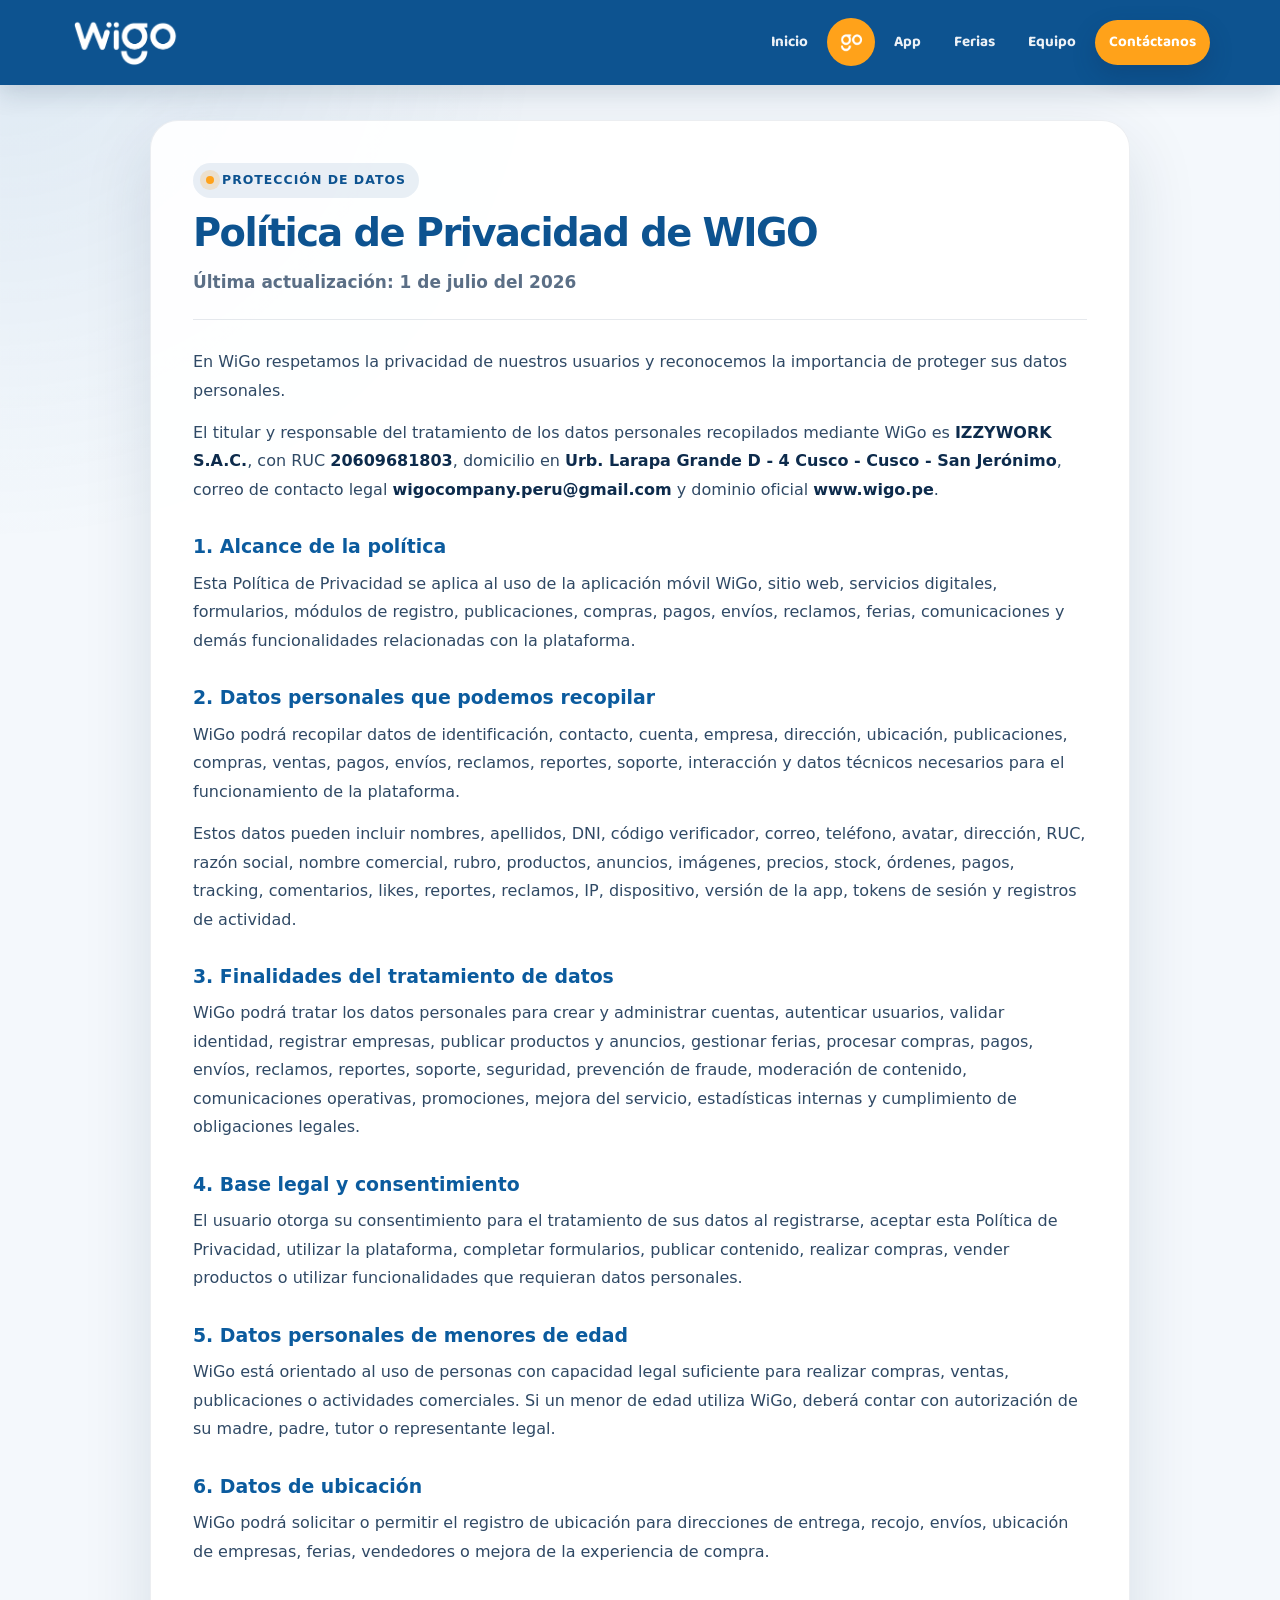
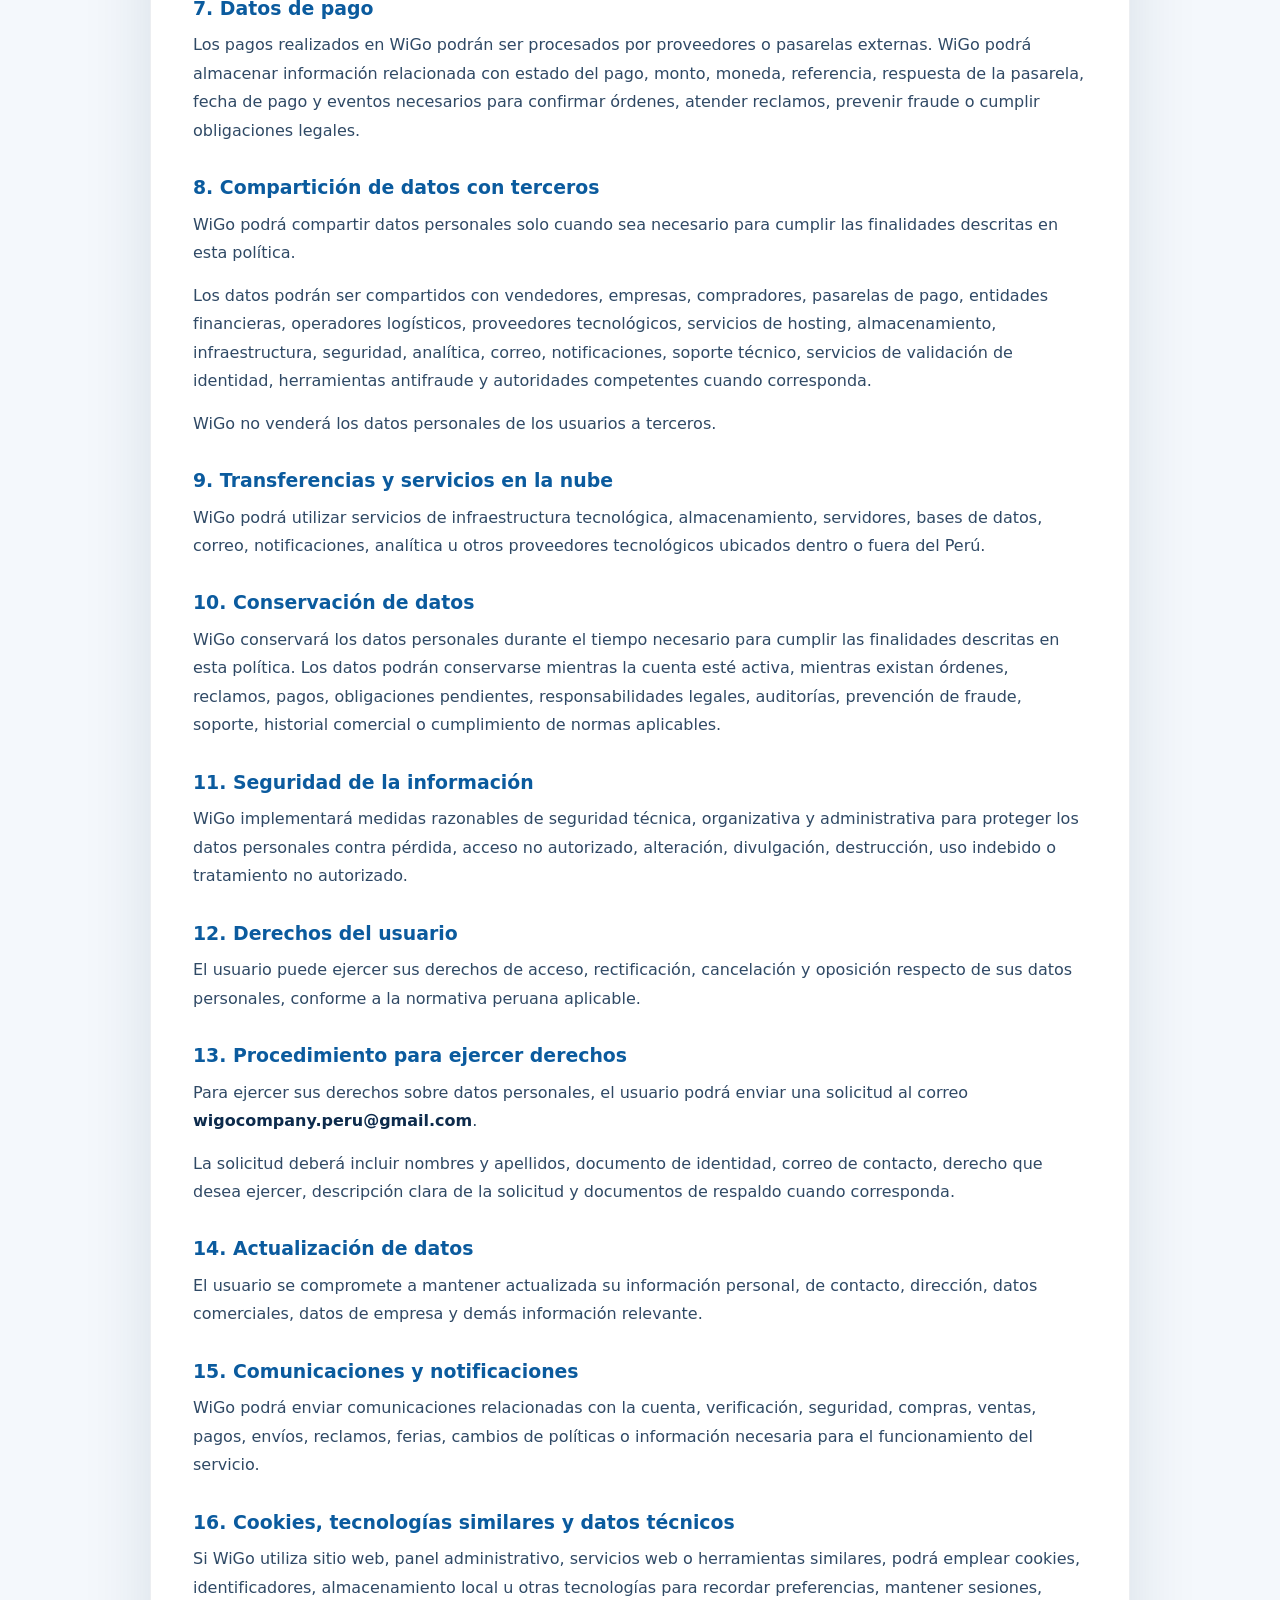
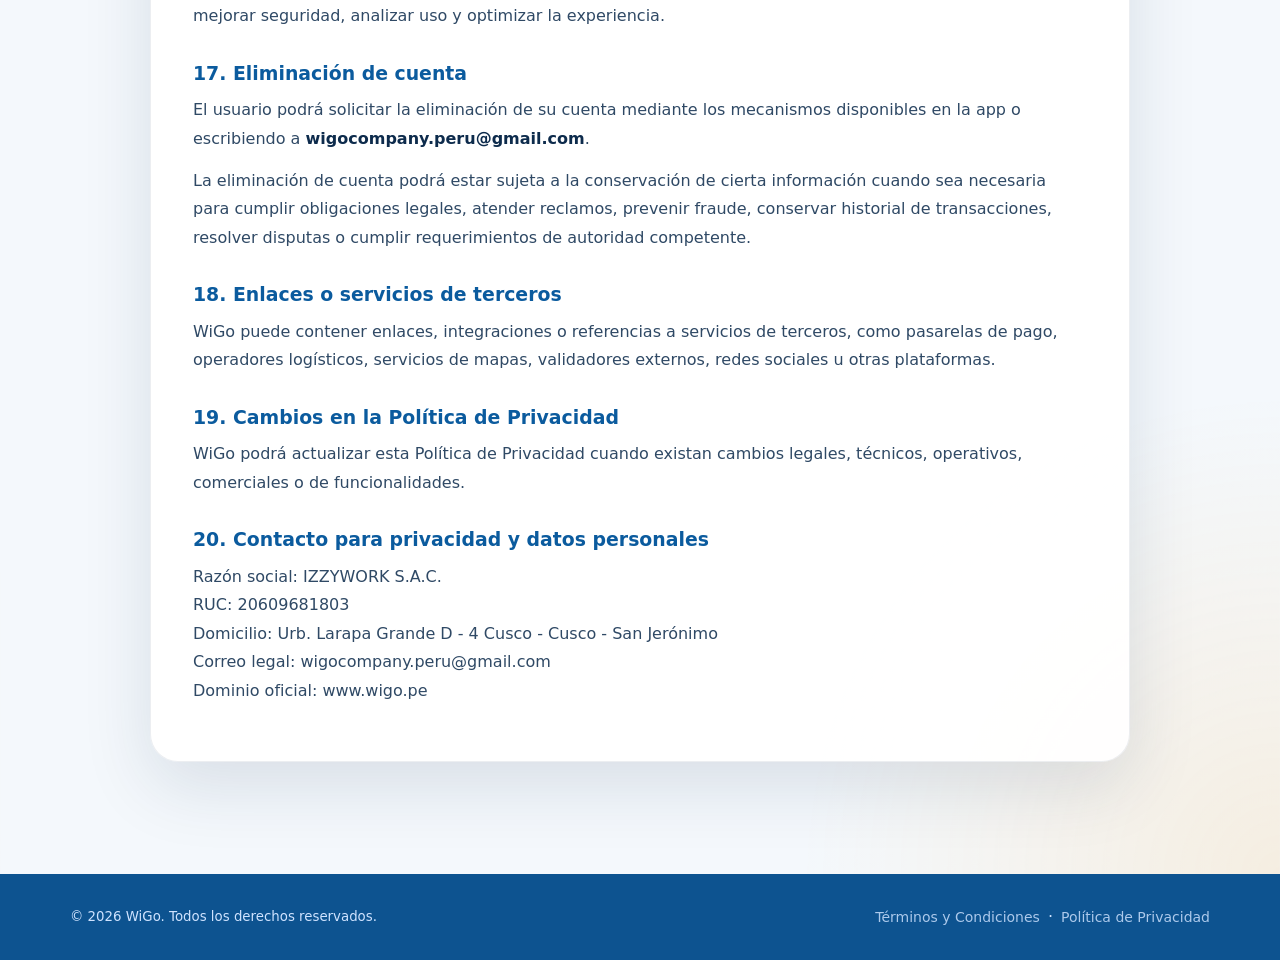
==== commit d3a40886: "Correccion de paginas de Terminos Y Politicas" ====
--- a/politica-privacidad.html
+++ b/politica-privacidad.html
@@ -21,6 +21,7 @@
 
   <link rel="preconnect" href="https://fonts.googleapis.com" />
   <link rel="preconnect" href="https://fonts.gstatic.com" crossorigin />
+  <link rel="stylesheet" href="https://fonts.googleapis.com/css2?family=Baloo+2:wght@600;700;800&display=swap" />
 
   <link rel="stylesheet" href="css/styles.css" />
 </head>
@@ -31,9 +32,16 @@
       <div class="nav__container">
         <a class="nav__brand" href="index.html#home" aria-label="Ir al inicio">
           <img
-            src="assets/sources/wigo_slogan.png"
-            alt="WiGo"
-            class="nav__logo"
+            src="assets/sources/wigo-header01.png"
+            alt="WIGO"
+            class="nav__logo nav__logo--default"
+            loading="eager"
+            decoding="async"
+          />
+          <img
+            src="assets/sources/wigo-header02.png"
+            alt="WIGO"
+            class="nav__logo nav__logo--scrolled"
             loading="eager"
             decoding="async"
           />
@@ -52,9 +60,24 @@
 
         <ul class="nav__links" id="navLinks">
           <li><a href="index.html#home">Inicio</a></li>
-          <li><a href="index.html#quienes-somos">Qué ofrece</a></li>
+
+          <li>
+            <a
+              href="index.html#quienes-somos"
+              class="nav__go"
+              aria-label="Ir a qué ofrecemos y cómo funciona"
+            >
+              <img
+                src="assets/sources/go_header01.png"
+                alt="go"
+                loading="eager"
+                decoding="async"
+              />
+            </a>
+          </li>
+
+          <li><a href="index.html#descargas">App</a></li>
           <li><a href="index.html#ferias">Ferias</a></li>
-          <li><a href="index.html#descargas">App</a></li>
           <li><a href="index.html#nosotros">Equipo</a></li>
           <li><a href="index.html#contacto" class="nav__cta">Contáctanos</a></li>
         </ul>
@@ -83,7 +106,7 @@
             <p>
               El titular y responsable del tratamiento de los datos personales recopilados
               mediante WiGo es <strong>IZZYWORK S.A.C.</strong>, con RUC
-              <strong>20609681803</strong>, domicilio en <strong>Urb. Larapa Grande D - 4 Cusco - Cusco - San Jeronimo</strong>,
+              <strong>20609681803</strong>, domicilio en <strong>Urb. Larapa Grande D - 4 Cusco - Cusco - San Jerónimo</strong>,
               correo de contacto legal <strong>wigocompany.peru@gmail.com</strong> y dominio
               oficial <strong>www.wigo.pe</strong>.
             </p>
@@ -263,7 +286,7 @@
             <p>
               Razón social: IZZYWORK S.A.C.<br />
               RUC: 20609681803<br />
-              Domicilio: Urb. Larapa Grande D - 4 Cusco - Cusco - San Jeronimo<br />
+              Domicilio: Urb. Larapa Grande D - 4 Cusco - Cusco - San Jerónimo<br />
               Correo legal: wigocompany.peru@gmail.com<br />
               Dominio oficial: www.wigo.pe
             </p>
--- a/css/styles.css
+++ b/css/styles.css
@@ -1,77 +1,515 @@
 :root {
-  --wigo-blue: #0b5b9e;
-  --wigo-blue-2: #073d72;
-  --wigo-orange: #ffa420;
-  --wigo-orange-2: #ff7a1a;
-  --ink: #0d2b4c;
-  --text: #20344d;
-  --muted: #66758a;
+  --wigo-blue: #0D5390;
+  --wigo-blue-2: #0D5390;
+  --wigo-orange: #FFA21A;
+  --wigo-orange-2: #FFA21A;
+  --ink: #0D5390;
+  --text: #0D5390;
+  --muted: #5A7692;
   --line: rgba(13, 43, 76, 0.11);
   --bg: #ffffff;
   --soft: #f4f8fc;
   --soft2: #fff7ed;
-  --dark: #071a2f;
+  --dark: #0D5390;
   --radius: 24px;
   --radius-sm: 16px;
   --shadow: 0 20px 60px rgba(13, 43, 76, 0.12);
-  --shadow2: 0 30px 80px rgba(11, 91, 158, 0.22);
+  --shadow2: 0 30px 80px rgba(13,83,144, 0.22);
+  --font-display: 'Baloo 2', 'Segoe UI', sans-serif;
 }
 
 * { box-sizing: border-box; }
-html { scroll-behavior: smooth; }
+html { scroll-behavior: smooth; overflow-x: hidden; }
 body {
   margin: 0;
   font-family: Inter, ui-sans-serif, system-ui, -apple-system, BlinkMacSystemFont, "Segoe UI", sans-serif;
   line-height: 1.65;
   color: var(--text);
   background: var(--bg);
-}
-body::selection { background: rgba(255, 164, 32, .28); }
+  overflow-x: hidden;
+}
+body::selection { background: rgba(255,162,26, .28); }
 img { max-width: 100%; display: block; }
 a { color: inherit; }
 .container { width: min(1180px, 100%); margin: 0 auto; padding: 0 1.25rem; }
 .section { padding: 112px 0; position: relative; overflow: hidden; }
 .section--light { background: #fff; }
 .section--soft { background: linear-gradient(135deg, #f3f8ff 0%, #fff7ed 100%); }
-.section--dark { background: radial-gradient(circle at top left, rgba(255,164,32,.18), transparent 32%), linear-gradient(135deg, #061a30, #0b3158); color: #fff; }
+
+.impact-section { background: var(--wigo-blue); padding: 56px 0 96px; position: relative; }
+.impact-section > .container { position: relative; z-index: 2; }
+.impact-section__bg { position: absolute; inset: 0; z-index: 1; overflow: hidden; pointer-events: none; }
+.impact-section__bg::before {
+  content: ""; position: absolute; inset: 0;
+  mask-image: radial-gradient(ellipse 90% 70% at 50% 0%, #000 40%, transparent 100%);
+  -webkit-mask-image: radial-gradient(ellipse 90% 70% at 50% 0%, #000 40%, transparent 100%);
+}
+.impact-section__particles { position: absolute; inset: 0; overflow: hidden; pointer-events: none; }
+.impact-section__particle {
+  position: absolute; display: block;
+  animation-name: impact-particle-orbit; animation-timing-function: linear; animation-iteration-count: infinite;
+  transition: width .35s cubic-bezier(.34,1.56,.64,1), height .35s cubic-bezier(.34,1.56,.64,1), opacity .35s ease;
+}
+.impact-section__particle-single {
+  display: block; position: absolute; inset: 0; width: 100%; height: 100%; object-fit: contain;
+  filter: brightness(0) invert(1); transition: filter .35s ease;
+}
+.impact-section__particle.is-go .impact-section__particle-single {
+  filter: drop-shadow(0 0 8px rgba(255,162,26,.85)) drop-shadow(0 0 2px rgba(255,255,255,.6));
+}
+.impact-section__particle.is-wigo .impact-section__particle-single {
+  filter: drop-shadow(0 0 9px rgba(255,255,255,.9)) drop-shadow(0 0 3px rgba(255,255,255,.6));
+}
+
+.impact-section__particle.is-go { opacity: .95 !important; width: 34px !important; height: 34px !important; }
+.impact-section__particle.is-wigo { opacity: .95 !important; width: 62px !important; height: 26px !important; }
+.impact-section__particle.is-merging { opacity: 0 !important; transition: opacity .25s ease; }
+.impact-section__burst {
+  position: absolute; width: 5px; height: 5px; margin: -2.5px 0 0 -2.5px; border-radius: 50%;
+  background: radial-gradient(circle, rgba(255,162,26,.55), transparent 70%);
+  animation: impact-burst-pop .45s ease-out forwards; pointer-events: none;
+}
+.impact-section__burst--big {
+  width: 9px; height: 9px; margin: -4.5px 0 0 -4.5px;
+  animation: impact-burst-pop-big .7s ease-out forwards;
+}
+@keyframes impact-burst-pop {
+  0%   { transform: scale(0.5); opacity: .6; }
+  100% { transform: scale(2.2); opacity: 0; }
+}
+@keyframes impact-burst-pop-big {
+  0%   { transform: scale(0.5); opacity: .75; }
+  100% { transform: scale(4); opacity: 0; }
+}
+@keyframes impact-particle-orbit {
+  0%     { transform: translate(var(--r), 0); }
+  12.5%  { transform: translate(calc(var(--r) * 0.707), calc(var(--r) * -0.707)); }
+  25%    { transform: translate(0, calc(var(--r) * -1)); }
+  37.5%  { transform: translate(calc(var(--r) * -0.707), calc(var(--r) * -0.707)); }
+  50%    { transform: translate(calc(var(--r) * -1), 0); }
+  62.5%  { transform: translate(calc(var(--r) * -0.707), calc(var(--r) * 0.707)); }
+  75%    { transform: translate(0, var(--r)); }
+  87.5%  { transform: translate(calc(var(--r) * 0.707), calc(var(--r) * 0.707)); }
+  100%   { transform: translate(var(--r), 0); }
+}
+.impact-section__glow { position: absolute; border-radius: 50%; filter: blur(90px); opacity: .35; }
+.impact-section__glow--a { width: 420px; height: 420px; top: -160px; left: -120px; background: rgba(255,255,255,.5); }
+.impact-section__glow--b { width: 460px; height: 460px; bottom: -220px; right: -140px; background: var(--wigo-orange); opacity: .18; }
+.impact-heading { margin: 18px 0 0; color: #fff; font-size: clamp(1.3rem, 2.4vw, 2.5rem); line-height: 1.2; letter-spacing: -0.02em; font-weight: 900; white-space: nowrap; display: flex; align-items: center; gap: 16px; }
+.impact-heading__accent { color: var(--wigo-orange); }
+.impact-grid { display: grid; grid-template-columns: repeat(4, minmax(0,1fr)); gap: 24px 20px; margin-top: 56px; }
+.impact-stat { display: flex; flex-direction: column; gap: 10px; padding-top: 22px; border-top: 2px solid rgba(255,255,255,.24); }
+.impact-stat__number { color: var(--wigo-orange); font-weight: 1000; font-size: clamp(1.7rem, 2.6vw, 2.6rem); line-height: 1; letter-spacing: -0.03em; white-space: nowrap; }
+.impact-stat__label { color: rgba(255,255,255,.82); font-size: .92rem; line-height: 1.4; max-width: 220px; }
+.impact-note {
+  margin: 24px 0 0; color: rgba(255,255,255,.6); font-size: .82rem;
+  display: flex; flex-wrap: wrap; align-items: center; gap: 10px;
+}
+.impact-note__logo {
+  display: inline-flex; align-items: center; justify-content: center;
+  width: 88px; height: 88px; min-width: 88px; border-radius: 50%; padding: 14px; box-sizing: border-box;
+  background: var(--wigo-orange); box-shadow: 0 6px 16px rgba(0,0,0,.18);
+  transition: background .25s ease, transform .25s ease;
+}
+.impact-note__logo img { width: 100%; height: 100%; object-fit: contain; }
+.impact-note__logo:hover { background: var(--wigo-blue); transform: translateY(-3px); }
+
+.impact-regions {
+  position: relative; margin-top: 56px; padding: 28px 26px; padding-top: 50px; border-radius: 20px; background: rgba(255,255,255,.05);
+  border: 1px solid rgba(255,255,255,.12); display: flex; flex-direction: column; gap: 22px;
+}
+.impact-regions__titlebadge {
+  position: absolute; top: 0; left: 50%; transform: translate(-50%, -50%);
+  display: inline-flex; align-items: center; gap: 8px; padding: 10px 28px; border-radius: 999px;
+  background: var(--wigo-orange); color: #fff; font-weight: 900; font-size: 1rem; white-space: nowrap;
+  box-shadow: 0 10px 26px rgba(0,0,0,.28); border: 3px solid var(--wigo-blue); z-index: 4;
+  animation: impact-badge-float 3.2s ease-in-out infinite;
+}
+.impact-regions__titlebadge-icon { width: 46px; height: 46px; object-fit: contain; flex-shrink: 0; }
+.impact-regions__intro { max-width: none; }
+.impact-regions__text { color: rgba(255,255,255,.82); font-size: .95rem; line-height: 1.55; margin: 0; max-width: none; text-align: center; }
+.impact-regions__text strong { color: #fff; }
+.impact-regions__chips { display: flex; flex-wrap: wrap; gap: 14px; justify-content: flex-start; }
+.impact-regions__citycard {
+  flex: 1 1 170px; display: flex; flex-direction: column; align-items: center; gap: 10px; padding: 22px 20px; border-radius: 18px;
+  background: rgba(255,255,255,.06); border: 1px solid rgba(255,255,255,.12); color: #fff;
+  transition: transform .25s ease, background .25s ease, border-color .25s ease, box-shadow .25s ease;
+}
+.impact-regions__citycard-icon { width: 175px; height: 175px; object-fit: contain; flex-shrink: 0; }
+.impact-regions__citycard-name { font-weight: 800; font-size: 1rem; white-space: nowrap; }
+.impact-regions__citycard:hover {
+  transform: translateY(-5px); background: rgba(255,255,255,.1); border-color: rgba(255,255,255,.24);
+  box-shadow: 0 16px 34px rgba(0,0,0,.18);
+}
+
+.impact-chart { position: relative; margin-top: 24px; padding: 40px 36px 32px; border-radius: 24px; background: linear-gradient(160deg, rgba(255,255,255,.09), rgba(0,0,0,.14)); border: 1px solid rgba(255,255,255,.14); box-shadow: 0 20px 50px rgba(0,0,0,.18); transition: border-color .3s ease, box-shadow .3s ease; overflow: visible; }
+.impact-chart:hover { border-color: rgba(255,255,255,.24); box-shadow: 0 24px 60px rgba(0,0,0,.24); }
+
+/* Pastilla-título centrada, superpuesta al borde superior de la tarjeta */
+.impact-chart__floatbadge {
+  position: absolute; top: 0; left: 50%; transform: translate(-50%, -50%);
+  display: inline-flex; align-items: center; gap: 9px; padding: 12px 28px; border-radius: 999px;
+  background: var(--wigo-orange); color: #fff; font-weight: 900; font-size: 1rem; white-space: nowrap;
+  box-shadow: 0 10px 26px rgba(0,0,0,.28); border: 3px solid var(--wigo-blue); z-index: 4;
+  animation: impact-badge-float 3.2s ease-in-out infinite;
+}
+.impact-chart__floatbadge-icon { width: 34px; height: 34px; object-fit: contain; flex-shrink: 0; }
+.impact-chart__floatbadge-break { display: none; }
+@keyframes impact-badge-float {
+  0%, 100% { transform: translate(-50%, -50%); }
+  50% { transform: translate(-50%, calc(-50% - 6px)); }
+}
+
+/* Grid de 2 columnas: texto + dato grande a la izquierda, barras a la derecha */
+.impact-chart__grid { display: grid; grid-template-columns: minmax(220px, 0.72fr) 1.28fr; gap: 36px; align-items: center; }
+.impact-chart__intro { display: flex; flex-direction: column; align-items: center; gap: 20px; text-align: center; }
+.impact-chart__intro .impact-chart__highlight { align-self: stretch; text-align: center; }
+
+.impact-heading--card {
+  white-space: normal; font-size: clamp(1.35rem, 2.1vw, 1.9rem); margin: 0;
+  display: flex; flex-direction: column; align-items: center; gap: 12px; text-align: center;
+}
+
+.impact-chart__highlight {
+  position: relative; padding: 24px 20px 20px; border-radius: 18px;
+  background: rgba(255,255,255,.05); border: 1.5px solid rgba(255,162,26,.75);
+  box-shadow: 0 0 0 1px rgba(255,162,26,.18), 0 0 46px -6px rgba(255,162,26,.55), 0 14px 30px rgba(0,0,0,.22);
+  animation: impact-highlight-breathe 3.6s ease-in-out infinite;
+}
+@keyframes impact-highlight-breathe {
+  0%, 100% { box-shadow: 0 0 0 1px rgba(255,162,26,.18), 0 0 46px -6px rgba(255,162,26,.55), 0 14px 30px rgba(0,0,0,.22); }
+  50% { box-shadow: 0 0 0 1px rgba(255,162,26,.3), 0 0 62px -4px rgba(255,162,26,.8), 0 14px 30px rgba(0,0,0,.22); }
+}
+.impact-chart__highlight-row { display: flex; align-items: center; justify-content: center; gap: 16px; }
+.impact-chart__highlight-icon {
+  width: 60px; height: 60px; min-width: 60px;
+  display: grid; place-items: center;
+}
+.impact-chart__highlight-icon svg { width: 28px; height: 28px; }
+.impact-chart__highlight-icon img { width: 60px; height: 60px; object-fit: contain; }
+.impact-chart__big { display: block; color: var(--wigo-orange); font-weight: 1000; font-size: clamp(1.7rem, 2.6vw, 2.3rem); line-height: 1; letter-spacing: -0.02em; }
+.impact-chart__sub { display: block; margin-top: 12px; color: rgba(255,255,255,.72); font-size: .88rem; line-height: 1.4; }
+.impact-chart__sub em { font-style: normal; color: var(--wigo-orange); font-weight: 700; }
+.impact-chart__disclaimer { display: block; margin-top: 10px; padding-top: 10px; border-top: 1px dashed rgba(255,255,255,.16); color: rgba(255,255,255,.5); font-size: .68rem; line-height: 1.4; }
+
+.impact-hbars { display: flex; flex-direction: column; gap: 13px; }
+.impact-hbar { display: grid; grid-template-columns: 52px 1fr auto; align-items: center; gap: 14px; padding: 4px 6px; border-radius: 10px; cursor: default; transition: background .25s ease; }
+.impact-hbar:focus-visible { outline: 2px solid var(--wigo-orange); outline-offset: 2px; }
+.impact-hbar:focus:not(:focus-visible) { outline: none; }
+.impact-hbar:hover, .impact-hbar:focus-visible { background: rgba(255,255,255,.05); }
+
+.impact-hbar__icon { width: 52px; height: 52px; min-width: 52px; border-radius: 50%; background: #fff; display: grid; place-items: center; box-shadow: 0 4px 12px rgba(0,0,0,.18); overflow: hidden; }
+.impact-hbar__icon img { width: 38px; height: 38px; object-fit: contain; }
+
+.impact-hbar__track { position: relative; height: 34px; border-radius: 999px; background: rgba(255,255,255,.12); overflow: hidden; }
+.impact-hbar--projected .impact-hbar__track { animation: impact-hbar-pulse 2.4s ease-in-out infinite; }
+@keyframes impact-hbar-pulse {
+  0%, 100% { box-shadow: 0 0 0 0 rgba(255,162,26,.5); }
+  50% { box-shadow: 0 0 14px 3px rgba(255,162,26,.55); }
+}
+.impact-hbar__fill {
+  position: absolute; inset: 0; width: 0; min-width: 58px; border-radius: 999px; background: var(--wigo-orange);
+  display: flex; align-items: center; padding-left: 16px;
+  transition: width 1s cubic-bezier(.2,.8,.2,1), filter .25s ease;
+}
+.impact-hbar:hover .impact-hbar__fill,
+.impact-hbar:focus-visible .impact-hbar__fill { filter: brightness(1.15); }
+.reveal.is-visible .impact-hbar__fill { width: var(--fill-width); }
+
+
+.impact-hbar__year { font-style: normal; color: #fff; font-weight: 900; font-size: 1rem; white-space: nowrap; text-shadow: 0 1px 3px rgba(0,0,0,.3); }
+
+.impact-hbar__value { display: flex; align-items: baseline; gap: 7px; justify-self: end; color: #fff; font-weight: 900; font-size: .84rem; white-space: nowrap; }
+.impact-hbar__value em { font-style: normal; color: var(--wigo-orange); }
+
+
+.impact-divider { display: flex; align-items: center; gap: 14px; margin: 40px 0 4px; }
+.impact-divider span { flex: 1; height: 1px; background: rgba(255,255,255,.16); }
+.impact-divider em { flex-shrink: 0; font-style: normal; color: rgba(255,255,255,.55); font-size: .78rem; font-weight: 800; letter-spacing: .04em; text-transform: uppercase; }
+
+.impact-divider--icons .impact-divider__icons { display: flex; align-items: center; justify-content: center; gap: 10px; height: auto; background: none; }
+.impact-divider--icons .impact-divider__icons img { width: 22px; height: 22px; object-fit: contain; opacity: .5; }
+
+.impact-cards { display: flex; flex-wrap: wrap; gap: 16px; margin-top: 20px; }
+.impact-card {
+  flex: 1 1 170px; padding: 22px 20px; border-radius: 18px; background: rgba(255,255,255,.06);
+  border: 1px solid rgba(255,255,255,.12); display: flex; flex-direction: column; gap: 8px;
+  transition: transform .25s ease, background .25s ease, border-color .25s ease, box-shadow .25s ease;
+}
+.impact-card__icon {
+  width: 38px; height: 38px; border-radius: 50%; background: rgba(255,162,26,.16); color: var(--wigo-orange);
+  display: grid; place-items: center; margin-bottom: 4px; transition: background .25s ease, transform .25s ease; overflow: hidden;
+}
+.impact-card__icon svg { width: 19px; height: 19px; }
+.impact-card__icon img { width: 24px; height: 24px; object-fit: contain; }
+.impact-card__number { color: var(--wigo-orange); font-weight: 1000; font-size: 1.9rem; line-height: 1; }
+.impact-card__label { color: rgba(255,255,255,.78); font-size: .82rem; line-height: 1.35; }
+
+.impact-card:hover {
+  transform: translateY(-5px); background: rgba(255,255,255,.1); border-color: rgba(255,255,255,.24);
+  box-shadow: 0 16px 34px rgba(0,0,0,.18);
+}
+.impact-card:hover .impact-card__icon { background: var(--wigo-orange); color: #412402; transform: scale(1.08); }
+.impact-card--stat { align-items: center; text-align: center; }
+.impact-card--stat .impact-card__icon { width: 104px; height: 104px; background: transparent; margin-bottom: 10px; box-shadow: none; border-radius: 0; overflow: visible; }
+.impact-card--stat .impact-card__icon img { width: 104px; height: 104px; }
+.impact-card--stat:hover .impact-card__icon { background: transparent; transform: scale(1.06); }
+.impact-card--stat .impact-card__number { font-size: 1.25rem; }
+.impact-card--stat .impact-card__label { font-size: .78rem; font-weight: 700; max-width: 165px; }
+
+@media (max-width: 768px) {
+  .impact-hbars { gap: 10px; }
+  .impact-hbar { grid-template-columns: 44px 1fr auto; gap: 8px; }
+  .impact-hbar__icon { width: 42px; height: 42px; min-width: 42px; }
+  .impact-hbar__icon img { width: 30px; height: 30px; }
+  .impact-hbar__track { height: 28px; }
+  .impact-hbar__fill { padding-left: 10px; min-width: 46px; }
+  .impact-hbar__year { font-size: .8rem; }
+  .impact-hbar__value { font-size: .74rem; gap: 4px; }
+  .impact-heading { white-space: normal; font-size: clamp(1.5rem, 6vw, 2rem); }
+  .impact-chart__grid { grid-template-columns: 1fr; gap: 28px; }
+  .impact-chart { padding: 40px 20px 24px; margin-top: 0; }
+  .impact-chart__floatbadge { font-size: 1.1rem; font-weight: 900; padding: 18px 26px; max-width: calc(100% + 80px); white-space: normal; text-align: center; line-height: 1.3; }
+  .impact-chart__floatbadge-break { display: block; }
+  .impact-section { padding-top: 8px; }
+}
+
+@media (max-width: 768px) {
+  .impact-grid { grid-template-columns: repeat(2, minmax(0,1fr)); gap: 28px 20px; }
+}
+.section--dark { background: radial-gradient(circle at top left, rgba(255,162,26,.18), transparent 32%), linear-gradient(135deg, #061a30, #0b3158); color: #fff; }
 .section-heading { text-align: center; width: min(760px, 100%); margin: 0 auto 44px; }
 .section__title { margin: 0; color: var(--ink); font-size: clamp(2rem, 3vw, 3.15rem); line-height: 1.08; letter-spacing: -0.04em; }
 .section__title--light { color: #fff; }
-.section__lead { margin: 16px auto 0; color: var(--muted); font-size: 1.06rem; }
+.section__lead { margin: 16px auto 0; color: var(--muted); font-size: 1.06rem; font-weight: 700; }
 .section__lead--light { color: rgba(255,255,255,.76); }
-.eyebrow { display: inline-flex; align-items: center; gap: 8px; margin-bottom: 14px; padding: 7px 13px; border-radius: 999px; background: rgba(11,91,158,.09); color: var(--wigo-blue); font-weight: 900; font-size: .78rem; letter-spacing: .08em; text-transform: uppercase; }
-.eyebrow::before { content: ""; width: 8px; height: 8px; border-radius: 50%; background: var(--wigo-orange); box-shadow: 0 0 0 6px rgba(255,164,32,.18); }
-.eyebrow--light { color: #fff; background: rgba(255,255,255,.12); }
+.eyebrow { display: inline-flex; align-items: center; gap: 8px; margin-bottom: 14px; padding: 7px 13px; border-radius: 999px; background: rgba(13,83,144,.09); color: var(--wigo-blue); font-weight: 900; font-size: .78rem; letter-spacing: .08em; text-transform: uppercase; }
+.eyebrow::before { content: ""; width: 8px; height: 8px; border-radius: 50%; background: var(--wigo-orange); box-shadow: 0 0 0 6px rgba(255,162,26,.18); }
+.eyebrow--go {
+  background: var(--wigo-orange); color: #fff;
+  padding: 10px 28px 10px 16px; box-shadow: 0 10px 26px rgba(13,43,76,.2);
+  font-weight: 900; font-size: 1rem; letter-spacing: normal; text-transform: none;
+  animation: eyebrow-float 3.2s ease-in-out infinite;
+}
+.eyebrow--go::before { display: none; }
+.eyebrow--go-icon { width: 46px; height: 46px; object-fit: contain; flex-shrink: 0; }
+@keyframes eyebrow-float {
+  0%, 100% { transform: translateY(0); }
+  50% { transform: translateY(-6px); }
+}
 
 /* Header / Nav */
-.site-header { position: fixed; inset: 0 0 auto 0; z-index: 1000; padding: 14px 0; pointer-events: none; }
-.nav { width: min(1180px, calc(100% - 32px)); margin: 0 auto; background: rgba(255,255,255,.84); border: 1px solid rgba(255,255,255,.65); box-shadow: 0 16px 50px rgba(13,43,76,.12); backdrop-filter: blur(18px); border-radius: 999px; pointer-events: auto; }
-.nav__container { display: flex; align-items: center; justify-content: space-between; gap: 1rem; padding: .55rem .7rem .55rem 1.05rem; }
-.nav__brand { display: inline-flex; align-items: center; }
-.nav__logo { height: 42px; object-fit: contain; }
-.nav__links { list-style: none; display: flex; align-items: center; gap: .25rem; margin: 0; padding: 0; }
-.nav__links a { display: inline-flex; padding: .62rem .88rem; border-radius: 999px; color: var(--ink); text-decoration: none; font-weight: 800; font-size: .92rem; opacity: .86; transition: .2s ease; }
-.nav__links a:hover, .nav__links a.is-active { background: rgba(11,91,158,.08); opacity: 1; color: var(--wigo-blue); }
-.nav__links .nav__cta { color: #fff; opacity: 1; background: linear-gradient(135deg, var(--wigo-blue), var(--wigo-orange)); box-shadow: 0 10px 24px rgba(11,91,158,.18); }
-.nav__toggle { display: none; background: var(--ink); border: 0; padding: .55rem .62rem; cursor: pointer; border-radius: 999px; }
-.nav__toggle span { display: block; width: 24px; height: 2px; background: #fff; border-radius: 999px; margin: 5px 0; transition: transform .25s ease, opacity .25s ease; }
+.site-header { position: fixed; inset: 0 0 auto 0; z-index: 1000; background: var(--wigo-blue); box-shadow: 0 8px 24px rgba(13,43,76,.16); transition: background .3s ease, box-shadow .3s ease; }
+.site-header.is-scrolled { background: #fff; box-shadow: 0 10px 30px rgba(13,43,76,.12); }
+.nav { width: 100%; }
+.nav__container { width: min(1180px, 100%); margin: 0 auto; display: flex; align-items: center; justify-content: space-between; gap: 1rem; padding: 1.15rem 1.25rem; }
+.nav__brand { display: inline-flex; align-items: center; position: relative; }
+.nav__logo { height: 48px; object-fit: contain; transition: opacity .25s ease; }
+.nav__logo--scrolled { position: absolute; left: 0; top: 50%; transform: translateY(-50%); opacity: 0; }
+.nav__logo--default { opacity: 1; }
+.site-header.is-scrolled .nav__logo--default { opacity: 0; }
+.site-header.is-scrolled .nav__logo--scrolled { opacity: 1; }
+.nav__links { list-style: none; display: flex; align-items: center; gap: .3rem; margin: 0; padding: 0; }
+.nav__links a { display: inline-flex; padding: .62rem .88rem; border-radius: 999px; color: #fff; text-decoration: none; font-family: var(--font-display); font-weight: 700; font-size: .95rem; opacity: .92; transition: .2s ease; }
+.nav__links a:hover, .nav__links a.is-active { background: rgba(255,255,255,.14); opacity: 1; }
+.site-header.is-scrolled .nav__links a { color: var(--wigo-blue); }
+.site-header.is-scrolled .nav__links a:hover, .site-header.is-scrolled .nav__links a.is-active { background: rgba(13,83,144,.08); }
+.nav__go { background: var(--wigo-orange) !important; width: 48px; height: 48px; padding: 0 !important; border-radius: 50%; align-items: center; justify-content: center; opacity: 1 !important; transition: background .3s ease, transform .2s ease; }
+.nav__go img { width: 28px; height: 28px; object-fit: contain; }
+.nav__go:hover { background: var(--wigo-orange) !important; transform: translateY(-2px); }
+.site-header.is-scrolled .nav__go { background: var(--wigo-orange) !important; }
+.nav__go.zone-active,
+.site-header.is-scrolled .nav__go.zone-active { background: var(--wigo-blue) !important; }
+.nav__links .nav__cta { color: #fff; opacity: 1; background: var(--wigo-orange) !important; box-shadow: 0 10px 24px rgba(13,43,76,.22); transition: background .2s ease, transform .2s ease; }
+.nav__links .nav__cta:hover { transform: translateY(-2px); }
+.site-header.is-scrolled .nav__links .nav__cta { color: #fff; }
+.site-header.is-scrolled .nav__links .nav__cta:hover { background: var(--wigo-blue) !important; }
+.nav__cta.zone-active { background: var(--wigo-blue) !important; }
+.nav__toggle { display: none; background: rgba(255,255,255,.14); border: 0; padding: .55rem .62rem; cursor: pointer; border-radius: 999px; transition: background .3s ease; }
+.site-header.is-scrolled .nav__toggle { background: rgba(13,83,144,.1); }
+.nav__toggle span { display: block; width: 24px; height: 2px; background: #fff; border-radius: 999px; margin: 5px 0; transition: transform .25s ease, opacity .25s ease, background .3s ease; }
+.site-header.is-scrolled .nav__toggle span { background: var(--wigo-blue); }
 .nav__toggle.is-active span:nth-child(1) { transform: rotate(45deg) translate(5px, 5px); }
 .nav__toggle.is-active span:nth-child(2) { opacity: 0; }
 .nav__toggle.is-active span:nth-child(3) { transform: rotate(-45deg) translate(5px, -5px); }
 
 /* Hero */
-.hero-section { min-height: 100vh; display: flex; align-items: center; padding-top: 140px; background: linear-gradient(135deg, #f8fbff 0%, #fff4e4 100%); }
-.hero-bg { position: absolute; inset: 0; background: radial-gradient(circle at 15% 20%, rgba(11,91,158,.18), transparent 28%), radial-gradient(circle at 85% 15%, rgba(255,164,32,.24), transparent 26%), radial-gradient(circle at 70% 80%, rgba(11,91,158,.10), transparent 30%); pointer-events: none; }
+.hero-section { min-height: 100vh; display: flex; align-items: center; padding-top: 155px; background: linear-gradient(135deg, #f8fbff 0%, #fff4e4 100%); }
+
+.hero-section--v2 { min-height: 0; background: #fff; display: block; padding-top: 85px; padding-bottom: 0 !important; overflow: visible; }
+.hero-v2__bgfill { position: absolute; top: 0; left: 0; height: 700px; z-index: 0; width: calc(50vw + 15px); }
+.hero-v2__bgfill-circle { position: absolute; left: 22%; width: 150%; aspect-ratio: 1; border-radius: 50%; transform: translate(-50%, -50%); }
+.hero-v2__bgfill-circle--blue { top: 20%; left: 25%; background: var(--wigo-blue); }
+.hero-v2__bgfill-circle--orange { top: 110%; left: 25%; background: var(--wigo-orange); }
+
+.hero-v2 { position: relative; z-index: 1; display: grid; grid-template-columns: minmax(0,1fr) minmax(340px,1.05fr); gap: 90px; align-items: center; padding-top: 20px; padding-bottom: 34px; }
+.hero-v2__visual { position: relative; min-height: 560px; display: flex; align-items: center; justify-content: center; }
+.hero-v2__phone { position: relative; z-index: 2; width: min(320px, 80%); }
+.hero-v2__phone-img { width: 100%; height: auto; display: block; }
+.hero-v2__phone--missing { display: flex; align-items: center; justify-content: center; min-height: 480px; border: 2px dashed rgba(255,255,255,.6); border-radius: 28px; background: rgba(255,255,255,.08); }
+.hero-v2__phone--missing img { display: none; }
+.hero-v2__phone--missing::after { content: 'Sube tu mockup del celular a assets/sources/hero_phone_mockup.png'; color: #fff; font-size: .82rem; font-weight: 700; text-align: center; padding: 24px; opacity: .85; }
+
+.hero-v2__cluster { position: absolute; z-index: 3; display: flex; flex-direction: column; align-items: center; gap: 10px; transform: translate(-50%, -42px); }
+.hero-v2__cluster--a { top: 44%; left: 95%; }
+.hero-v2__cluster--b { top: 44%; left: 5%; }
+
+.hero-v2__icon-badge { width: 84px; height: 84px; border-radius: 50%; background: #fff; display: grid; place-items: center; box-shadow: 0 12px 26px rgba(13,43,76,.22); padding: 16px; animation: hero-icon-float 3.2s ease-in-out infinite; }
+.hero-v2__cluster--b .hero-v2__icon-badge { animation-delay: 1.6s; }
+
+@keyframes hero-icon-float {
+  0%, 100% { transform: translateY(0); }
+  50% { transform: translateY(-10px); }
+}
+
+@media (prefers-reduced-motion: reduce) {
+  .hero-v2__icon-badge { animation: none; }
+}
+.hero-v2__icon-badge img { width: 100%; height: 100%; object-fit: contain; }
+
+.hero-v2__region-card { display: inline-flex; align-items: center; gap: 9px; background: var(--wigo-blue); border: 1px solid rgba(255,255,255,.18); border-radius: 999px; padding: 10px 20px 10px 10px; box-shadow: 0 12px 26px rgba(13,43,76,.28); max-width: none; width: max-content; }
+.hero-v2__region-icon { width: 38px; height: 38px; min-width: 38px; flex-shrink: 0; object-fit: contain; background: var(--wigo-orange); border-radius: 50%; padding: 5px; }
+.hero-v2__region-card span { color: #fff; font-family: var(--font-display); font-weight: 700; font-size: 1.02rem; white-space: normal; max-width: 100px; line-height: 1.15; text-align: center; display: inline-block; transition: opacity .3s ease; }
+.hero-v2__region-card span.is-updating { opacity: 0; }
+
+.hero-v2__ring { position: absolute; z-index: 1; top: 50%; left: 50%; width: 90%; aspect-ratio: 1; border-radius: 50%; border: 3.5px dashed rgba(255,255,255,.8); animation: hero-ring-spin 60s linear infinite; }
+
+@keyframes hero-ring-spin {
+  from { transform: translate(-50%, -50%) rotate(0deg); }
+  to { transform: translate(-50%, -50%) rotate(360deg); }
+}
+
+@media (prefers-reduced-motion: reduce) {
+  .hero-v2__ring { animation: none; transform: translate(-50%, -50%); }
+}
+
+.hero-v2__content { position: relative; z-index: 1; padding: 20px 0 20px 24px; }
+.hero-v2__title { margin: 0; color: var(--wigo-blue); font-family: var(--font-display); font-weight: 800; font-size: clamp(1.7rem, 2.6vw, 2.5rem); line-height: 1.22; letter-spacing: -0.01em; }
+.hero-v2__title-highlight { display: inline-block; color: #fff; -webkit-text-stroke: 9px var(--wigo-orange); paint-order: stroke fill; white-space: nowrap; animation: hero-highlight-pulse 2.4s ease-in-out infinite; }
+
+@keyframes hero-highlight-pulse {
+  0%, 100% { transform: scale(1); }
+  50% { transform: scale(1.045); }
+}
+
+@media (prefers-reduced-motion: reduce) {
+  .hero-v2__title-highlight { animation: none; }
+}
+.hero-v2__cta-wrap { display: flex; justify-content: center; width: 100%; margin-top: 34px; }
+.hero-v2__cta { margin: 0; background: var(--wigo-blue); color: #fff; text-align: center; line-height: 1.35; padding: 1.1rem 2.2rem; box-shadow: 0 14px 30px rgba(13,83,144,.28); display: flex; align-items: center; gap: 10px; }
+.hero-v2__cta:hover { background: var(--wigo-orange); color: #fff; transform: translateY(-2px); }
+.hero-v2__cta svg { flex-shrink: 0; transition: transform .2s ease; }
+.hero-v2__cta:hover svg { transform: translateX(3px); }
+.hero-v2__title--v3 { font-size: clamp(1.9rem, 3.2vw, 2.9rem); }
+.hero-v2__checklist { display: flex; flex-direction: column; gap: 10px; margin: 26px 0 0; }
+.hero-v2__check { display: flex; align-items: center; gap: 12px; padding: 9px 16px 9px 9px; border-radius: 14px; background: rgba(13,83,144,.05); opacity: 0; transform: translateX(-14px); animation: hero-check-in .5s ease forwards; transition: background .2s ease, transform .2s ease; }
+.hero-v2__check:hover { background: rgba(13,83,144,.09); transform: translateX(3px); }
+.hero-v2__check:nth-child(1) { animation-delay: .15s; }
+.hero-v2__check:nth-child(2) { animation-delay: .35s; }
+.hero-v2__check:nth-child(3) { animation-delay: .55s; }
+
+@keyframes hero-check-in {
+  to { opacity: 1; transform: translateX(0); }
+}
+
+@media (prefers-reduced-motion: reduce) {
+  .hero-v2__check { animation: none; opacity: 1; transform: none; }
+}
+.hero-v2__check span:last-child { color: var(--wigo-blue); font-family: var(--font-display); font-weight: 700; font-size: .98rem; }
+.hero-v2__check-icon { width: 24px; height: 24px; min-width: 24px; border-radius: 50%; background: transparent; color: var(--wigo-blue); display: grid; place-items: center; overflow: hidden; }
+.hero-v2__check-icon svg { width: 14px; height: 14px; }
+.hero-v2__check-icon img { width: 24px; height: 24px; object-fit: contain; }
+.hero-v2__check--ecosystem { align-items: flex-start; }
+.hero-v2__ally-carousel { position: relative; overflow: hidden; width: 100%; margin: 14px 0 0; mask-image: linear-gradient(90deg, transparent, #000 8%, #000 92%, transparent); -webkit-mask-image: linear-gradient(90deg, transparent, #000 8%, #000 92%, transparent); }
+.hero-v2__ally-track { display: flex; align-items: center; gap: 34px; width: max-content; animation: hero-ally-scroll 18s linear infinite; }
+.hero-v2__ally-track img { height: 58px; width: auto; max-width: 170px; object-fit: contain; flex-shrink: 0; }
+
+@keyframes hero-ally-scroll {
+  from { transform: translateX(0); }
+  to { transform: translateX(-50%); }
+}
+
+@media (prefers-reduced-motion: reduce) {
+  .hero-v2__ally-track { animation: none; }
+}
+
+@media (max-width: 1100px) {
+  .hero-v2__bgfill-circle--blue { top: 15%; left: 25%; }
+  .hero-v2__bgfill-circle--orange { top: 90%; left: 30%; }
+  .hero-v2__ring { width: 85%; }
+}
+
+@media (max-width: 980px) {
+  .hero-v2 { grid-template-columns: 1fr; gap: 12px; padding-top: 20px; padding-bottom: 34px !important; }
+  .hero-v2__content { text-align: center; padding-bottom: 0 !important; }
+
+  .hero-v2__bgfill { width: 100%; height: auto; aspect-ratio: 1 / 1; }
+  .hero-v2__visual { aspect-ratio: 1 / 1; min-height: 0; width: 100%; }
+  .hero-v2__bgfill-circle { width: 128%; }
+  .hero-v2__bgfill-circle--blue { top: 20%; left: 50%; }
+  .hero-v2__bgfill-circle--orange { top: 100%; left: 50%; }
+  .hero-v2__phone { width: min(450px, 58%); }
+  .hero-v2__ring { width: 78%; }
+  .hero-v2__icon-badge { width: 80px; height: 80px; padding: 10px; }
+  .hero-v2__cluster { transform: translate(-50%, -30px); gap: 2px; }
+  .hero-v2__cluster--a { left: 88%; }
+  .hero-v2__cluster--b { left: 12%; }
+  .hero-v2__region-card { padding: 8px 14px 8px 8px; gap: 7px; }
+  .hero-v2__region-icon { width: 30px; height: 30px; min-width: 30px; }
+  .hero-v2__region-card span { font-size: 1.2rem; max-width: 90px; }
+
+  .hero-v2__checklist { align-items: center; }
+  .hero-v2__check { width: 100%; max-width: 360px; justify-content: center; }
+  .hero-v2__check span:last-child { color: #fff; }
+  .hero-v2__ally-carousel { max-width: 360px; margin: 14px auto 0; }
+  .hero-v2__ally-track { justify-content: center; }
+}
+
+@media (max-width: 560px) {
+  .hero-v2__phone { width: min(250px, 60%); }
+  .hero-v2__ring { width: 80%; }
+  .hero-v2__bgfill-circle { width: 122%; }
+  .hero-v2__bgfill-circle--blue { top: 50%; left: 50%; }
+  .hero-v2__bgfill-circle--orange { top: 120%; left: 50%; }
+  .hero-v2__icon-badge { width: 58px; height: 58px; padding: 11px; }
+  .hero-v2__cluster { gap: 2px; }
+  .hero-v2__cluster--a { left: 88%; }
+  .hero-v2__cluster--b { left: 10%; }
+  .hero-v2__region-card span { font-size: .6rem; max-width: 72px; }
+  .hero-v2__title--v3 { font-size: clamp(1.6rem, 6vw, 2.1rem); }
+}
+.hero-bg { position: absolute; inset: 0; background: radial-gradient(circle at 15% 20%, rgba(13,83,144,.18), transparent 28%), radial-gradient(circle at 85% 15%, rgba(255,162,26,.24), transparent 26%), radial-gradient(circle at 70% 80%, rgba(13,83,144,.10), transparent 30%); pointer-events: none; }
 .hero { display: grid; grid-template-columns: minmax(0, 1.05fr) minmax(340px, .95fr); gap: 56px; align-items: center; position: relative; }
-.hero__title { margin: 0; color: var(--ink); font-size: clamp(2.65rem, 5vw, 5.4rem); line-height: .95; letter-spacing: -0.07em; }
+.hero__title { margin: 18px 0 0; color: var(--ink); font-size: clamp(2.65rem, 5vw, 5.4rem); line-height: .95; letter-spacing: -0.07em; }
+.hero__title-accent { color: var(--wigo-orange); }
 .hero__text { margin: 24px 0 0; color: var(--muted); font-size: clamp(1.04rem, 1vw, 1.2rem); width: min(650px,100%); }
 .hero__actions { display: flex; gap: 14px; flex-wrap: wrap; margin-top: 30px; }
 .hero__benefits { display: grid; grid-template-columns: repeat(4, minmax(0,1fr)); gap: 12px; margin-top: 34px; }
-.hero-benefit { min-height: 150px; padding: 18px; border: 1px solid rgba(13,43,76,.08); border-radius: 22px; background: rgba(255,255,255,.78); box-shadow: 0 18px 45px rgba(13,43,76,.08); backdrop-filter: blur(14px); transition: transform .25s ease, box-shadow .25s ease; }
-.hero-benefit:hover { transform: translateY(-5px); box-shadow: 0 24px 60px rgba(13,43,76,.12); }
-.hero-benefit__icon { width: 42px; height: 42px; display: grid; place-items: center; border-radius: 15px; margin-bottom: 12px; background: linear-gradient(135deg, rgba(11,91,158,.12), rgba(255,164,32,.18)); font-size: 1.3rem; }
+.hero-benefit { min-height: 150px; padding: 18px; border: 1px solid var(--line); border-radius: 18px; background: var(--bg); box-shadow: 0 10px 24px rgba(13,43,76,.06); transition: transform .2s ease, box-shadow .2s ease, border-color .2s ease; }
+.hero-benefit:hover { transform: translateY(-4px); box-shadow: 0 16px 32px rgba(13,43,76,.1); border-color: rgba(13,83,144,.22); }
+.hero-benefit__icon { width: 42px; height: 42px; display: grid; place-items: center; border-radius: 14px; margin-bottom: 12px; background: rgba(13,83,144,.08); color: var(--wigo-blue); }
+.hero-benefit__icon svg { width: 22px; height: 22px; }
 .hero-benefit strong { display: block; color: var(--ink); font-size: .98rem; line-height: 1.15; }
 .hero-benefit span { display: block; color: var(--muted); font-size: .82rem; line-height: 1.45; margin-top: 7px; }
+
+.feria-banner { display: block; width: 100%; height: 22px; margin: 0 0 28px; position: relative; z-index: 2; }
+.hero-badge { display: inline-flex; align-items: center; gap: 7px; background: var(--wigo-orange); color: #412402; font-weight: 900; font-size: .78rem; letter-spacing: .01em; padding: 7px 15px; border-radius: 999px; margin-bottom: 18px; }
+.hero__title--festivo { font-size: clamp(2.3rem, 4.4vw, 3.9rem); line-height: .98; letter-spacing: -0.02em; }
+.hero__title-highlight { display: inline-block; color: #412402; background: var(--wigo-orange); padding: 2px 14px; border-radius: 10px; }
+.btn.btn--stamp { background: var(--wigo-orange); color: #412402; box-shadow: 0 4px 0 #BA7517; }
+.btn.btn--stamp:hover { transform: translateY(-2px); box-shadow: 0 6px 0 #BA7517; }
+.btn.btn--outline { background: transparent; border: 1.5px solid var(--wigo-blue); color: var(--wigo-blue); box-shadow: none; }
+.btn.btn--outline:hover { transform: translateY(-2px); background: rgba(13,83,144,.06); }
+
+.hero__visual--festivo { min-height: 460px; }
+.hero-blob { position: absolute; inset: 30px 70px; border-radius: 38% 62% 55% 45% / 50% 40% 60% 50%; background: var(--wigo-blue); opacity: .1; }
+.polaroid { position: absolute; width: min(240px, 42vw); aspect-ratio: 4/5; border-radius: 18px; overflow: hidden; border: 6px solid #fff; box-shadow: 0 16px 34px rgba(13,83,144,.2); }
+.polaroid img { width: 100%; height: 100%; object-fit: cover; display: block; }
+.polaroid--a { top: 30px; left: 10px; transform: rotate(-6deg); z-index: 2; }
+.polaroid--b { bottom: 20px; right: 0; transform: rotate(4deg); z-index: 1; }
+.sticky-note { position: absolute; background: #fff; border: 1px solid var(--line); border-radius: 999px; padding: 9px 16px; font-weight: 900; font-size: .82rem; color: var(--wigo-blue); box-shadow: 0 10px 22px rgba(13,83,144,.14); }
+.sticky-note--a { top: 6px; right: 30px; transform: rotate(-4deg); z-index: 3; }
+.sticky-note--b { bottom: 0; left: 30px; transform: rotate(3deg); z-index: 3; }
 .hero-allies { margin-top: 46px; padding: 22px 26px; border-top: 1px solid rgba(13,43,76,.08); display: grid; grid-template-columns: minmax(240px, .9fr) minmax(0, 1.4fr); gap: 28px; align-items: center; position: relative; z-index: 2; }
 .hero-allies p { margin: 0; color: var(--muted); font-weight: 700; font-size: .95rem; line-height: 1.45; }
 .ally-logos { display: flex; align-items: center; justify-content: flex-end; gap: 20px; flex-wrap: wrap; }
@@ -82,7 +520,8 @@
 .phone-card img { width: 100%; height: 100%; object-fit: cover; }
 .phone-card--front { transform: translate(20px, 18px) rotate(3deg); z-index: 2; }
 .phone-card--back { transform: translate(-125px, -26px) rotate(-8deg) scale(.9); opacity: .92; z-index: 1; }
-.floating-card { position: absolute; z-index: 3; padding: 13px 16px; border-radius: 999px; background: rgba(255,255,255,.9); border: 1px solid rgba(255,255,255,.7); color: var(--ink); font-weight: 900; box-shadow: var(--shadow); backdrop-filter: blur(14px); }
+.floating-card { position: absolute; z-index: 3; display: flex; align-items: center; gap: 8px; padding: 12px 18px; border-radius: 999px; background: var(--bg); border: 1px solid var(--line); color: var(--ink); font-weight: 900; box-shadow: var(--shadow); }
+.floating-card svg { color: var(--wigo-orange); flex-shrink: 0; }
 .floating-card--top { top: 108px; right: 20px; }
 .floating-card--bottom { bottom: 106px; left: 20px; }
 
@@ -90,15 +529,15 @@
 .features { display: grid; grid-template-columns: repeat(4, minmax(0,1fr)); gap: 18px; }
 .feature-card { padding: 24px; border: 1px solid var(--line); border-radius: var(--radius); background: #fff; box-shadow: var(--shadow); transition: .25s ease; }
 .feature-card:hover { transform: translateY(-8px); box-shadow: var(--shadow2); }
-.feature-card__icon { width: 54px; height: 54px; display: grid; place-items: center; border-radius: 18px; margin-bottom: 18px; background: linear-gradient(135deg, rgba(11,91,158,.12), rgba(255,164,32,.18)); font-size: 1.55rem; }
+.feature-card__icon { width: 54px; height: 54px; display: grid; place-items: center; border-radius: 18px; margin-bottom: 18px; background: linear-gradient(135deg, rgba(13,83,144,.12), rgba(255,162,26,.18)); font-size: 1.55rem; }
 .feature-card h3 { margin: 0 0 8px; color: var(--ink); line-height: 1.2; }
 .feature-card p { margin: 0; color: var(--muted); }
 
 /* Team */
 .team-section {
   background:
-    radial-gradient(circle at 18% 12%, rgba(11,91,158,.08), transparent 28%),
-    radial-gradient(circle at 88% 20%, rgba(255,164,32,.12), transparent 30%),
+    radial-gradient(circle at 18% 12%, rgba(13,83,144,.08), transparent 28%),
+    radial-gradient(circle at 88% 20%, rgba(255,162,26,.12), transparent 30%),
     #ffffff;
 }
 
@@ -154,7 +593,7 @@
 
 .member__photo {
   height: 310px;
-  background: linear-gradient(135deg, var(--wigo-blue), var(--wigo-orange));
+  background: var(--wigo-blue);
 }
 
 .member__photo--framed {
@@ -164,7 +603,7 @@
   overflow: hidden;
   background:
     linear-gradient(#fff, #fff) padding-box,
-    linear-gradient(135deg, rgba(11,91,158,.45), rgba(255,164,32,.55)) border-box;
+    linear-gradient(135deg, rgba(13,83,144,.45), rgba(255,162,26,.55)) border-box;
   border: 1px solid transparent;
 }
 
@@ -192,11 +631,11 @@
   place-items: center;
   margin-bottom: 18px;
   border-radius: 15px;
-  background: linear-gradient(135deg, rgba(11,91,158,.12), rgba(255,164,32,.16));
+  background: linear-gradient(135deg, rgba(13,83,144,.12), rgba(255,162,26,.16));
   color: var(--wigo-blue);
   font-weight: 1000;
   font-size: 1.18rem;
-  box-shadow: 0 10px 26px rgba(11,91,158,.10);
+  box-shadow: 0 10px 26px rgba(13,83,144,.10);
 }
 
 .member__info h3 {
@@ -212,7 +651,7 @@
   height: 3px;
   border-radius: 999px;
   margin-bottom: 12px;
-  background: linear-gradient(90deg, var(--wigo-blue), var(--wigo-orange));
+  background: linear-gradient(90deg, var(--wigo-blue) 50%, var(--wigo-orange) 50%);
 }
 
 .member__role {
@@ -247,8 +686,8 @@
   align-items: center;
   padding: 6px 9px;
   border-radius: 999px;
-  background: rgba(11,91,158,.07);
-  border: 1px solid rgba(11,91,158,.09);
+  background: rgba(13,83,144,.07);
+  border: 1px solid rgba(13,83,144,.09);
   color: var(--wigo-blue-2);
   font-weight: 850;
   font-size: .72rem;
@@ -346,7 +785,7 @@
   display: grid;
   place-items: center;
   border-radius: 14px;
-  background: linear-gradient(135deg, rgba(11,91,158,.11), rgba(255,164,32,.16));
+  background: linear-gradient(135deg, rgba(13,83,144,.11), rgba(255,162,26,.16));
   color: var(--wigo-blue);
   font-weight: 1000;
   font-size: 1.25rem;
@@ -382,11 +821,11 @@
 .province.active { fill: var(--wigo-orange); stroke: var(--ink); stroke-width: 1.7; opacity: 1; }
 .lake { fill: #72bff6; opacity: .9; }
 .feria { background: #fff; border: 1px solid var(--line); border-radius: var(--radius); box-shadow: var(--shadow); padding: 24px; min-height: 520px; display: flex; flex-direction: column; justify-content: center; }
-.feria__province { display: inline-flex; align-self: center; padding: 8px 16px; border-radius: 999px; background: rgba(11,91,158,.08); color: var(--wigo-blue); font-weight: 1000; font-size: .9rem; margin: 0 0 18px; text-transform: uppercase; letter-spacing: .08em; }
+.feria__province { display: inline-flex; align-self: center; padding: 8px 16px; border-radius: 999px; background: rgba(13,83,144,.08); color: var(--wigo-blue); font-weight: 1000; font-size: .9rem; margin: 0 0 18px; text-transform: uppercase; letter-spacing: .08em; }
 .feria-slide { display: none; }
 .feria-slide.active { display: block; animation: fadeIn .35s ease; }
 @keyframes fadeIn { from { opacity: 0; transform: translateY(8px); } to { opacity: 1; transform: translateY(0); } }
-.feria-image { height: 250px; border-radius: 22px; background: radial-gradient(circle at 25% 20%, rgba(255,255,255,.28), transparent 28%), linear-gradient(135deg, var(--wigo-blue), var(--wigo-orange)); display: flex; align-items: center; justify-content: center; color: #fff; font-size: 4rem; font-weight: 1000; margin-bottom: 20px; box-shadow: inset 0 -50px 80px rgba(0,0,0,.12); overflow: hidden; position: relative; }
+.feria-image { height: 250px; border-radius: 22px; background: radial-gradient(circle at 25% 20%, rgba(255,255,255,.28), transparent 28%), var(--wigo-blue); display: flex; align-items: center; justify-content: center; color: #fff; font-size: 4rem; font-weight: 1000; margin-bottom: 20px; box-shadow: inset 0 -50px 80px rgba(0,0,0,.12); overflow: hidden; position: relative; }
 .feria-image img { width: 100%; height: 100%; object-fit: cover; display: block; }
 .feria-image__fallback { display: grid; place-items: center; width: 100%; height: 100%; }
 .feria-info h3 { margin: 0 0 8px; color: var(--ink); font-size: 1.65rem; line-height: 1.15; }
@@ -398,37 +837,73 @@
 .note { margin: 18px 0 0; color: var(--muted); font-size: .96rem; text-align: center; }
 
 /* Download */
-.download { display: grid; grid-template-columns: .9fr 1.1fr; gap: 44px; align-items: center; }
-.download__carousel {
-  width: min(390px, 100%);
-  min-width: 320px;
-  height: 620px;
-  background: linear-gradient(135deg, var(--wigo-blue), var(--wigo-orange));
-  border-radius: 34px;
-  box-shadow: var(--shadow2);
-  overflow: visible;
-  position: relative;
-  padding: 20px;
-  margin: 0 auto;
-}
-.appshots {
+.download { display: grid; grid-template-columns: minmax(300px, 460px) 1fr; gap: 48px; align-items: center; }
+
+.download__fan {
   position: relative;
   width: 100%;
+  max-width: 460px;
+  height: clamp(360px, 40vw, 480px);
+  margin: 0 auto;
+}
+
+.fan-phone {
+  position: absolute;
+  border-radius: 22px;
+  padding: 7px;
+  cursor: pointer;
+  aspect-ratio: 9 / 19.1;
+  overflow: hidden;
+  transition:
+    left .85s cubic-bezier(.22,.61,.36,1),
+    top .85s cubic-bezier(.22,.61,.36,1),
+    width .85s cubic-bezier(.22,.61,.36,1),
+    transform .85s cubic-bezier(.22,.61,.36,1),
+    background .6s ease,
+    box-shadow .6s ease,
+    opacity .6s ease;
+}
+
+.fan-phone img {
+  width: 100%;
   height: 100%;
-  border-radius: 28px;
-  overflow: hidden;
-  background: #ffffff;
-  box-shadow: inset 0 0 0 1px rgba(13,43,76,.08);
-}
-.appshot { position: absolute; inset: 0; opacity: 0; transition: opacity .35s ease, transform .35s ease; display: grid; place-items: center; background: #ffffff; transform: scale(.985); }
-.appshot.is-active { opacity: 1; transform: scale(1); }
-.appshot img { width: 100%; height: 100%; object-fit: contain; object-position: top center; background: #ffffff; }
-.appshots__controls { position: absolute; left: 50%; bottom: -34px; transform: translateX(-50%); display: flex; gap: 10px; }
-.appshots__dot { width: 12px; height: 12px; border-radius: 999px; background: rgba(255,255,255,.55); border: 0; cursor: pointer; transition: .2s ease; }
-.appshots__dot.is-active { width: 28px; background: #fff; }
+  object-fit: contain;
+  border-radius: 15px;
+  display: block;
+}
+
+.fan-phone[data-slot="left"] {
+  left: 0%; top: 16%; width: 34%; z-index: 1;
+  background: var(--wigo-blue); opacity: .85; box-shadow: 0 14px 34px rgba(13,43,76,.16);
+  transform: rotate(-7deg) scale(.92);
+}
+.fan-phone[data-slot="right"] {
+  left: 48%; top: 16%; width: 34%; z-index: 2;
+  background: var(--wigo-blue); opacity: .85; box-shadow: 0 14px 34px rgba(13,43,76,.16);
+  transform: rotate(7deg) scale(.92);
+}
+.fan-phone[data-slot="center"] {
+  left: 24%; top: -4%; width: 46%; z-index: 3;
+  background: var(--wigo-orange); opacity: 1; box-shadow: 0 24px 54px rgba(13,43,76,.28);
+  transform: rotate(0deg) scale(1);
+}
+.fan-phone:hover { opacity: 1; }
+
 .download__content { padding: 10px 0; }
-.download__content h3 { margin: 0 0 12px; color: var(--ink); font-size: clamp(1.8rem, 2.4vw, 2.8rem); line-height: 1.05; letter-spacing: -0.04em; }
-.download__content p { margin: 0; color: var(--muted); font-size: 1.05rem; }
+#descargas .section__title,
+.download__text h3 { font-family: var(--font-display); }
+#descargas .section-heading { width: min(900px, 100%); }
+#descargas .section__title { font-size: clamp(1.6rem, 2.5vw, 2.6rem); }
+#descargas .section__lead { margin-top: 6px; }
+#descargas { padding-top: 56px; background: linear-gradient(135deg, #f3f8ff 0%, #fff7ed 100%); }
+.download__text { transition: opacity .8s ease-in-out; margin-top: -12px; }
+.download__text h3 { margin: 0 0 12px; color: var(--ink); font-size: clamp(1.8rem, 2.4vw, 2.8rem); line-height: 1.05; letter-spacing: -0.04em; }
+.download__text p { margin: 0; color: var(--muted); font-size: 1.05rem; }
+.download__dots { display: flex; align-items: center; gap: 8px; margin-top: 22px; }
+.download__dot { width: 8px; height: 8px; padding: 0; border: 0; border-radius: 50%; background: rgba(13,83,144,.25); cursor: pointer; transition: background .3s ease, transform .3s ease; }
+.download__dot.is-active { width: 8px; transform: scale(1.4); background: var(--wigo-orange); }
+.download__actions .btn--ghost { background: var(--wigo-orange); border: 0; color: #fff; box-shadow: 0 14px 30px rgba(13,43,76,.18); }
+.download__actions .btn--ghost:hover { background: var(--wigo-orange); }
 .download__actions { display: flex; gap: 12px; margin-top: 24px; flex-wrap: wrap; }
 .download__hint { margin-top: 14px !important; color: var(--muted); font-size: .95rem !important; }
 
@@ -437,43 +912,17 @@
 .form__group { margin-bottom: 1rem; }
 .form label { display: block; margin-bottom: .4rem; color: var(--ink); font-weight: 900; }
 .form input, .form textarea { width: 100%; padding: .95rem 1rem; border: 1px solid var(--line); border-radius: 14px; color: var(--ink); background: #fff; font-size: 1rem; transition: border-color .2s ease, box-shadow .2s ease; }
-.form input:focus, .form textarea:focus { outline: none; border-color: rgba(11,91,158,.6); box-shadow: 0 0 0 4px rgba(11,91,158,.12); }
+.form input:focus, .form textarea:focus { outline: none; border-color: rgba(13,83,144,.6); box-shadow: 0 0 0 4px rgba(13,83,144,.12); }
 .form__status { margin: .8rem 0 0; color: var(--wigo-blue); font-weight: 800; }
 
 /* Buttons */
-.btn { display: inline-flex; align-items: center; justify-content: center; gap: .5rem; padding: .95rem 1.25rem; border-radius: 999px; text-decoration: none; font-weight: 1000; color: #fff; background: linear-gradient(135deg, var(--wigo-blue), var(--wigo-orange)); border: 0; cursor: pointer; box-shadow: 0 14px 30px rgba(11,91,158,.22); transition: transform .2s ease, box-shadow .2s ease; }
-.btn:hover { transform: translateY(-2px); box-shadow: 0 18px 36px rgba(11,91,158,.28); }
+.btn { display: inline-flex; align-items: center; justify-content: center; gap: .5rem; padding: .95rem 1.25rem; border-radius: 999px; text-decoration: none; font-weight: 1000; color: #fff; background: var(--wigo-blue); border: 0; cursor: pointer; box-shadow: 0 14px 30px rgba(13,83,144,.22); transition: transform .2s ease, box-shadow .2s ease; }
+.btn:hover { transform: translateY(-2px); box-shadow: 0 18px 36px rgba(13,83,144,.28); }
 .btn--light { background: #fff; color: var(--ink); }
-.btn--ghost { background: transparent; border: 1px solid rgba(11,91,158,.24); color: var(--wigo-blue); box-shadow: none; }
+.btn--ghost { background: transparent; border: 1px solid rgba(13,83,144,.24); color: var(--wigo-blue); box-shadow: none; }
 .btn--full { width: 100%; }
 
 .footer { padding: 30px 0; background: var(--dark); color: #cfe3ff; }
-.footer__inner {
-  display: flex;
-  align-items: center;
-  justify-content: space-between;
-  gap: 16px;
-  flex-wrap: wrap;
-}
-
-.footer__legal {
-  display: flex;
-  align-items: center;
-  gap: 8px;
-  flex-wrap: wrap;
-}
-
-.footer__legal a {
-  color: inherit;
-  text-decoration: none;
-  font-size: 0.875rem;
-  opacity: 0.82;
-}
-
-.footer__legal a:hover {
-  opacity: 1;
-  text-decoration: underline;
-}
 
 @media (max-width: 640px) {
   .footer__inner {
@@ -496,7 +945,7 @@
   background:
     radial-gradient(circle at top left, rgba(11, 91, 158, 0.10), transparent 34rem),
     radial-gradient(circle at bottom right, rgba(255, 164, 32, 0.12), transparent 30rem),
-    var(--color-bg, #f8fafc);
+    var(--soft);
 }
 
 .legal-card {
@@ -592,17 +1041,6 @@
   }
 }
 
-@media (max-width: 640px) {
-  .footer__inner {
-    justify-content: center;
-    text-align: center;
-  }
-
-  .footer__legal {
-    justify-content: center;
-  }
-}
-
 .reveal { opacity: 0; transform: translateY(18px); transition: opacity .55s ease, transform .55s ease; }
 .reveal.is-visible { opacity: 1; transform: translateY(0); }
 
@@ -611,6 +1049,14 @@
 @media (max-width: 980px) {
   .hero, .download, .ferias { grid-template-columns: 1fr; }
   .hero__visual { min-height: 560px; }
+  .download { gap: 20px; }
+  #descargas .download__fan { margin: 0 auto; max-width: 340px; height: 310px; }
+  #descargas .fan-phone[data-slot="left"] { left: 9%; }
+  #descargas .fan-phone[data-slot="center"] { left: 33%; }
+  #descargas .fan-phone[data-slot="right"] { left: 57%; }
+  #descargas .download__content { text-align: center; }
+  #descargas .download__dots { justify-content: center; }
+  #descargas .download__actions { justify-content: center; }
   .features, .process { grid-template-columns: repeat(2, minmax(0,1fr)); }
   .team { grid-template-columns: 1fr; }
   .member--detailed { grid-template-columns: minmax(180px, .75fr) minmax(0, 1fr); }
@@ -621,14 +1067,13 @@
 }
 
 @media (max-width: 768px) {
-  .site-header { padding: 10px 0; }
-  .nav { border-radius: 26px; width: min(100% - 20px, 1180px); }
-  .nav__container { padding: .55rem .65rem; }
+  .nav__container { padding: .65rem .9rem; }
   .nav__toggle { display: inline-block; }
   .nav__links { position: absolute; left: 10px; right: 10px; top: calc(100% + 8px); background: rgba(255,255,255,.96); border: 1px solid var(--line); border-radius: 22px; box-shadow: var(--shadow); flex-direction: column; align-items: stretch; gap: 0; max-height: 0; overflow: hidden; transition: max-height .25s ease, padding .25s ease; padding: 0 .75rem; backdrop-filter: blur(18px); }
   .nav__links.is-open { max-height: 520px; padding: .75rem; }
-  .nav__links a { width: 100%; justify-content: center; }
-  .hero-section { padding-top: 160px; }
+  .nav__links a { width: 100%; justify-content: center; color: var(--wigo-blue); }
+  .nav__links a:hover, .nav__links a.is-active { background: rgba(13,83,144,.08); }
+  .hero-section { padding-top: 172px; }
   .hero__title { 
       font-size: clamp(2.1rem, 11vw, 3.2rem);
       line-height: .95;
@@ -647,7 +1092,7 @@
     width: 100% !important;
   }
   .hero__visual { min-height: 500px; }
-  .phone-card { width: min(235px, 58vw); }
+  .phone-card { width: min(  235px, 58vw); }
   .phone-card--back { transform: translate(-70px, -16px) rotate(-8deg) scale(.88); }
   .floating-card { font-size: .84rem; }
   .floating-card--top { top: 70px; right: 0; }
@@ -671,7 +1116,6 @@
   .team-values article, .team-values article:nth-child(2), .team-values article:nth-child(n+3) { border-right: 0; border-top: 1px solid rgba(13,43,76,.10); padding: 16px 4px; margin: 0; }
   .team-values article:first-child { border-top: 0; padding-top: 4px; }
   .section { padding: 88px 0; }
-  .download__carousel { height: 430px; }
   .form { padding: 20px; }
 }
 
@@ -679,50 +1123,50 @@
 #historia.process-section {
   overflow: hidden;
   background:
-    radial-gradient(circle at 12% 22%, rgba(11,91,158,.08), transparent 24%),
-    radial-gradient(circle at 86% 18%, rgba(255,164,32,.12), transparent 26%),
+    radial-gradient(circle at 12% 22%, rgba(13,83,144,.08), transparent 24%),
+    radial-gradient(circle at 86% 18%, rgba(255,162,26,.12), transparent 26%),
     linear-gradient(180deg, #ffffff 0%, #f7fbff 100%);
 }
-#historia .process-bg { position:absolute; inset:0; pointer-events:none; background-image:radial-gradient(rgba(11,91,158,.13) 1px, transparent 1px); background-size:28px 28px; opacity:.22; }
+#historia .process-bg { position:absolute; inset:0; pointer-events:none; background-image:radial-gradient(rgba(13,83,144,.13) 1px, transparent 1px); background-size:28px 28px; opacity:.22; }
 #historia .process-float { position:absolute; width:54px; height:54px; display:grid; place-items:center; border-radius:999px; background:rgba(255,255,255,.86); border:1px solid rgba(13,43,76,.08); color:var(--wigo-blue); box-shadow:0 16px 42px rgba(13,43,76,.10); font-weight:1000; }
 #historia .process-float--search { left:8%; top:23%; } #historia .process-float--cart { right:13%; top:13%; } #historia .process-float--box { right:4%; top:33%; color:var(--wigo-orange-2); }
 #historia .section-heading--process { width:min(920px, 100%); margin-bottom:42px; }
 #historia .section__lead strong { color:var(--wigo-blue); font-weight:1000; } #historia .section__lead strong:last-child { color:var(--wigo-orange-2); }
 #historia .process--cards { position:relative; display:grid; grid-template-columns:repeat(4,minmax(0,1fr)); gap:22px; }
-#historia .process-card { position:relative; min-height:382px; padding:24px 24px 92px; border-radius:26px; overflow:hidden; background:linear-gradient(180deg,rgba(255,255,255,.98),rgba(255,255,255,.91)) padding-box,linear-gradient(135deg,rgba(11,91,158,.18),rgba(255,164,32,.18)) border-box; border:1px solid transparent; box-shadow:0 22px 62px rgba(13,43,76,.10); transition:transform .25s ease, box-shadow .25s ease; }
+#historia .process-card { position:relative; min-height:382px; padding:24px 24px 92px; border-radius:26px; overflow:hidden; background:linear-gradient(180deg,rgba(255,255,255,.98),rgba(255,255,255,.91)) padding-box,linear-gradient(135deg,rgba(13,83,144,.18),rgba(255,162,26,.18)) border-box; border:1px solid transparent; box-shadow:0 22px 62px rgba(13,43,76,.10); transition:transform .25s ease, box-shadow .25s ease; }
 #historia .process-card:hover { transform:translateY(-7px); box-shadow:0 30px 78px rgba(13,43,76,.15); }
-#historia .process-card__number { width:44px; height:44px; display:grid; place-items:center; border-radius:13px; color:#fff; background:linear-gradient(135deg,var(--wigo-blue),#4ea0ff); font-weight:1000; font-size:1rem; box-shadow:0 12px 28px rgba(11,91,158,.20); }
+#historia .process-card__number { width:44px; height:44px; display:grid; place-items:center; border-radius:13px; color:#fff; background:linear-gradient(135deg,var(--wigo-blue),#4ea0ff); font-weight:1000; font-size:1rem; box-shadow:0 12px 28px rgba(13,83,144,.20); }
 #historia .process-card--connect .process-card__number { background:linear-gradient(135deg,#167a5a,var(--wigo-blue)); }
 #historia .process-card--buy .process-card__number { background:linear-gradient(135deg,var(--wigo-orange),var(--wigo-orange-2)); }
 #historia .process-card--receive .process-card__number { background:linear-gradient(135deg,var(--wigo-blue),var(--wigo-orange)); }
-#historia .process-card__visual { height:118px; display:flex; align-items:center; justify-content:center; margin:8px 0 18px; border-radius:22px; background:linear-gradient(135deg,rgba(11,91,158,.07),rgba(255,164,32,.08)); }
-#historia .process-card__emoji { position:relative; z-index:2; font-size:3.8rem; line-height:1; filter:drop-shadow(0 14px 20px rgba(11,91,158,.16)); }
+#historia .process-card__visual { height:118px; display:flex; align-items:center; justify-content:center; margin:8px 0 18px; border-radius:22px; background:linear-gradient(135deg,rgba(13,83,144,.07),rgba(255,162,26,.08)); }
+#historia .process-card__emoji { position:relative; z-index:2; font-size:3.8rem; line-height:1; filter:drop-shadow(0 14px 20px rgba(13,83,144,.16)); }
 #historia .process-card__ghost { position:absolute; right:30px; top:88px; font-size:3.2rem; opacity:.12; transform:rotate(-8deg); }
 #historia .process-card h3 { margin:0; color:var(--ink); font-size:1.55rem; letter-spacing:-.04em; }
 #historia .process-card__line { display:block; width:42px; height:3px; margin:10px 0 14px; border-radius:999px; background:linear-gradient(90deg,var(--wigo-blue),var(--wigo-orange)); }
 #historia .process-card p { margin:0; color:#51647b; font-size:.94rem; line-height:1.58; }
-#historia .process-card__footer { position:absolute; left:0; right:0; bottom:0; min-height:74px; display:grid; grid-template-columns:44px 1fr; gap:12px; align-items:center; padding:16px 20px; background:linear-gradient(135deg,rgba(11,91,158,.06),rgba(255,164,32,.08)); border-top:1px solid rgba(13,43,76,.06); }
+#historia .process-card__footer { position:absolute; left:0; right:0; bottom:0; min-height:74px; display:grid; grid-template-columns:44px 1fr; gap:12px; align-items:center; padding:16px 20px; background:linear-gradient(135deg,rgba(13,83,144,.06),rgba(255,162,26,.08)); border-top:1px solid rgba(13,43,76,.06); }
 #historia .process-card__footer span { width:38px; height:38px; display:grid; place-items:center; border-radius:999px; color:var(--wigo-blue); background:#fff; box-shadow:0 10px 24px rgba(13,43,76,.09); font-weight:1000; }
 #historia .process-card__footer strong { color:var(--ink); font-size:.82rem; line-height:1.25; }
 
-#ferias.ferias-section { background:radial-gradient(circle at 12% 12%,rgba(11,91,158,.10),transparent 28%),radial-gradient(circle at 90% 8%,rgba(255,164,32,.13),transparent 26%),linear-gradient(180deg,#f8fbff 0%,#ffffff 100%); }
+#ferias.ferias-section { background:radial-gradient(circle at 12% 12%,rgba(13,83,144,.10),transparent 28%),radial-gradient(circle at 90% 8%,rgba(255,162,26,.13),transparent 26%),linear-gradient(180deg,#f8fbff 0%,#ffffff 100%); }
 #ferias .section-heading--ferias { width:min(820px,100%); margin-bottom:34px; }
 #ferias .ferias--showcase { display:grid; grid-template-columns:minmax(0,.95fr) minmax(0,1fr); gap:24px; align-items:stretch; }
-#ferias .map__frame { position:relative; height:610px; padding:22px; overflow:hidden; background:radial-gradient(circle at 50% 48%,rgba(11,91,158,.08),transparent 42%),linear-gradient(180deg,rgba(255,255,255,.98),rgba(255,255,255,.92)); border:1px solid rgba(13,43,76,.10); border-radius:28px; box-shadow:0 24px 70px rgba(13,43,76,.11); }
-#ferias .map__frame::before { content:""; position:absolute; inset:100px 42px 120px; background-image:radial-gradient(rgba(11,91,158,.14) 1px,transparent 1px); background-size:14px 14px; opacity:.4; pointer-events:none; }
-#ferias .map__svg { position:relative; z-index:1; width:100%; height:calc(100% - 104px); margin-top:42px; filter:drop-shadow(0 18px 24px rgba(11,91,158,.16)); }
+#ferias .map__frame { position:relative; height:610px; padding:22px; overflow:hidden; background:radial-gradient(circle at 50% 48%,rgba(13,83,144,.08),transparent 42%),linear-gradient(180deg,rgba(255,255,255,.98),rgba(255,255,255,.92)); border:1px solid rgba(13,43,76,.10); border-radius:28px; box-shadow:0 24px 70px rgba(13,43,76,.11); }
+#ferias .map__frame::before { content:""; position:absolute; inset:100px 42px 120px; background-image:radial-gradient(rgba(13,83,144,.14) 1px,transparent 1px); background-size:14px 14px; opacity:.4; pointer-events:none; }
+#ferias .map__svg { position:relative; z-index:1; width:100%; height:calc(100% - 104px); margin-top:42px; filter:drop-shadow(0 18px 24px rgba(13,83,144,.16)); }
 #ferias .province { fill:#4a97e6; opacity:.86; stroke:rgba(255,255,255,.95); stroke-width:1.1; } #ferias .province:hover { fill:#ffb24f; opacity:.98; } #ferias .province.active { fill:var(--wigo-orange); stroke:#fff; stroke-width:2; opacity:1; }
 #ferias .map__label { position:absolute; z-index:2; display:inline-flex; align-items:center; gap:10px; padding:10px 14px; border-radius:16px; background:rgba(255,255,255,.88); border:1px solid rgba(13,43,76,.08); color:var(--ink); box-shadow:0 12px 30px rgba(13,43,76,.08); backdrop-filter:blur(12px); }
-#ferias .map__label span { width:36px; height:36px; display:grid; place-items:center; border-radius:12px; background:rgba(11,91,158,.08); } #ferias .map__label strong { font-size:.85rem; line-height:1.15; } #ferias .map__label--left { left:24px; top:22px; } #ferias .map__label--right { right:24px; top:26px; }
+#ferias .map__label span { width:36px; height:36px; display:grid; place-items:center; border-radius:12px; background:rgba(13,83,144,.08); } #ferias .map__label strong { font-size:.85rem; line-height:1.15; } #ferias .map__label--left { left:24px; top:22px; } #ferias .map__label--right { right:24px; top:26px; }
 #ferias .map__stats { position:absolute; left:20px; right:20px; bottom:20px; z-index:2; display:grid; grid-template-columns:repeat(4,minmax(0,1fr)); gap:10px; }
 #ferias .map__stats article { min-height:86px; display:grid; place-items:center; padding:12px 8px; text-align:center; border-radius:16px; background:rgba(255,255,255,.88); border:1px solid rgba(13,43,76,.08); box-shadow:0 10px 26px rgba(13,43,76,.06); }
 #ferias .map__stats span { font-size:1.25rem; } #ferias .map__stats strong { color:var(--ink); font-size:1.12rem; line-height:1; } #ferias .map__stats small { color:var(--muted); font-size:.68rem; line-height:1.15; }
-#ferias .feria--featured { min-height:610px; justify-content:flex-start; padding:24px; border-radius:28px; background:linear-gradient(180deg,rgba(255,255,255,.98),rgba(255,255,255,.93)) padding-box,linear-gradient(135deg,rgba(11,91,158,.16),rgba(255,164,32,.20)) border-box; border:1px solid transparent; box-shadow:0 24px 70px rgba(13,43,76,.11); }
-#ferias .feria__province { align-self:center; margin-bottom:20px; padding:10px 18px; background:rgba(11,91,158,.08); color:var(--wigo-blue); border:1px solid rgba(11,91,158,.10); }
+#ferias .feria--featured { min-height:610px; justify-content:flex-start; padding:24px; border-radius:28px; background:linear-gradient(180deg,rgba(255,255,255,.98),rgba(255,255,255,.93)) padding-box,linear-gradient(135deg,rgba(13,83,144,.16),rgba(255,162,26,.20)) border-box; border:1px solid transparent; box-shadow:0 24px 70px rgba(13,43,76,.11); }
+#ferias .feria__province { align-self:center; margin-bottom:20px; padding:10px 18px; background:rgba(13,83,144,.08); color:var(--wigo-blue); border:1px solid rgba(13,83,144,.10); }
 #ferias .feria-image { position:relative; height:268px; margin-bottom:18px; overflow:hidden; border-radius:22px; background:linear-gradient(135deg,var(--wigo-blue),var(--wigo-orange)); box-shadow:inset 0 -70px 90px rgba(0,0,0,.18),0 18px 42px rgba(13,43,76,.12); }
 #ferias .feria-image img { width:100%; height:100%; object-fit:cover; } #ferias .feria-image__fallback { width:100%; height:100%; display:grid; place-items:center; color:#fff; font-size:4rem; font-weight:1000; }
 #ferias .feria-info h3 { font-size:clamp(1.7rem,2.5vw,2.3rem); letter-spacing:-.045em; } #ferias .feria-description { font-size:.95rem; line-height:1.58; }
-#ferias .feria-tags { display:flex; flex-wrap:wrap; gap:8px; margin-top:18px; } #ferias .feria-tags span { display:inline-flex; align-items:center; gap:6px; padding:8px 10px; border-radius:999px; background:rgba(11,91,158,.06); border:1px solid rgba(11,91,158,.10); color:var(--wigo-blue-2); font-size:.76rem; font-weight:850; }
+#ferias .feria-tags { display:flex; flex-wrap:wrap; gap:8px; margin-top:18px; } #ferias .feria-tags span { display:inline-flex; align-items:center; gap:6px; padding:8px 10px; border-radius:999px; background:rgba(13,83,144,.06); border:1px solid rgba(13,83,144,.10); color:var(--wigo-blue-2); font-size:.76rem; font-weight:850; }
 #ferias .feria-actions { display:flex; flex-wrap:wrap; gap:12px; margin-top:22px; } #ferias .btn--small { min-width:164px; padding:.78rem 1rem; font-size:.86rem; } #ferias .note--ferias { margin-top:18px; color:var(--muted); }
 
 @media (max-width:1100px) { #historia .process--cards { grid-template-columns:repeat(2,minmax(0,1fr)); } #ferias .ferias--showcase { grid-template-columns:1fr; } #ferias .map__frame, #ferias .feria--featured { min-height:auto; } }
@@ -778,7 +1222,7 @@
   border-radius: 26px;
   background:
     linear-gradient(180deg, rgba(255,255,255,.96), rgba(255,255,255,.90)) padding-box,
-    linear-gradient(135deg, rgba(11,91,158,.24), rgba(255,164,32,.24)) border-box;
+    linear-gradient(135deg, rgba(13,83,144,.24), rgba(255,162,26,.24)) border-box;
   border: 1px solid transparent;
   box-shadow: 0 18px 54px rgba(13,43,76,.09);
   overflow: hidden;
@@ -790,7 +1234,7 @@
   position: absolute;
   inset: auto 0 0 0;
   height: 4px;
-  background: linear-gradient(90deg, var(--wigo-blue), var(--wigo-orange));
+  background: linear-gradient(90deg, var(--wigo-blue) 50%, var(--wigo-orange) 50%);
 }
 
 .value-card::after {
@@ -801,7 +1245,7 @@
   right: -78px;
   top: -78px;
   border-radius: 999px;
-  background: radial-gradient(circle, rgba(255,164,32,.16), rgba(11,91,158,.06) 52%, transparent 70%);
+  background: radial-gradient(circle, rgba(255,162,26,.16), rgba(13,83,144,.06) 52%, transparent 70%);
   pointer-events: none;
 }
 
@@ -824,10 +1268,10 @@
   place-items: center;
   margin-bottom: 22px;
   border-radius: 18px;
-  background: linear-gradient(135deg, rgba(11,91,158,.12), rgba(255,164,32,.18));
+  background: linear-gradient(135deg, rgba(13,83,144,.12), rgba(255,162,26,.18));
   color: var(--wigo-blue);
   font-size: 1.75rem;
-  box-shadow: 0 12px 28px rgba(11,91,158,.12);
+  box-shadow: 0 12px 28px rgba(13,83,144,.12);
 }
 
 .value-card h3 {
@@ -850,7 +1294,7 @@
   height: 3px;
   margin-top: 16px;
   border-radius: 999px;
-  background: linear-gradient(90deg, var(--wigo-blue), var(--wigo-orange));
+  background: linear-gradient(90deg, var(--wigo-blue) 50%, var(--wigo-orange) 50%);
 }
 
 .value-card p {
@@ -886,7 +1330,7 @@
   display: grid;
   place-items: center;
   border-radius: 999px;
-  background: linear-gradient(135deg, var(--wigo-blue), var(--wigo-orange));
+  background: var(--wigo-orange);
   color: #fff;
   font-size: .68rem;
   font-weight: 1000;
@@ -895,8 +1339,8 @@
 /* Sección Equipo */
 .team-section {
   background:
-    radial-gradient(circle at 12% 10%, rgba(11,91,158,.08), transparent 30%),
-    radial-gradient(circle at 92% 20%, rgba(255,164,32,.12), transparent 28%),
+    radial-gradient(circle at 12% 10%, rgba(13,83,144,.08), transparent 30%),
+    radial-gradient(circle at 92% 20%, rgba(255,162,26,.12), transparent 28%),
     linear-gradient(180deg, #ffffff 0%, #f8fbff 100%);
 }
 
@@ -917,7 +1361,7 @@
   border-radius: 28px;
   background:
     linear-gradient(180deg, rgba(255,255,255,.96), rgba(255,255,255,.90)) padding-box,
-    linear-gradient(135deg, rgba(11,91,158,.22), rgba(255,164,32,.20)) border-box;
+    linear-gradient(135deg, rgba(13,83,144,.22), rgba(255,162,26,.20)) border-box;
   border: 1px solid transparent;
   box-shadow: 0 20px 58px rgba(13,43,76,.10);
   overflow: hidden;
@@ -927,8 +1371,8 @@
   min-height: 0;
   height: 100%;
   border-radius: 22px;
-  background: linear-gradient(135deg, rgba(11,91,158,.12), rgba(255,164,32,.16));
-  border: 1px solid rgba(11,91,158,.14);
+  background: linear-gradient(135deg, rgba(13,83,144,.12), rgba(255,162,26,.16));
+  border: 1px solid rgba(13,83,144,.14);
   overflow: hidden;
 }
 
@@ -951,7 +1395,7 @@
   height: 42px;
   margin-bottom: 16px;
   border-radius: 14px;
-  background: linear-gradient(135deg, rgba(11,91,158,.11), rgba(255,164,32,.15));
+  background: linear-gradient(135deg, rgba(13,83,144,.11), rgba(255,162,26,.15));
   color: var(--wigo-blue);
 }
 
@@ -977,8 +1421,8 @@
 
 .member__tags span {
   padding: 6px 8px;
-  background: rgba(11,91,158,.07);
-  border: 1px solid rgba(11,91,158,.13);
+  background: rgba(13,83,144,.07);
+  border: 1px solid rgba(13,83,144,.13);
   color: var(--wigo-blue-2);
   font-size: .68rem;
 }
@@ -994,7 +1438,7 @@
 }
 
 .team-values__icon {
-  background: linear-gradient(135deg, rgba(11,91,158,.12), rgba(255,164,32,.17));
+  background: linear-gradient(135deg, rgba(13,83,144,.12), rgba(255,162,26,.17));
   color: var(--wigo-blue);
 }
 
@@ -1034,6 +1478,7 @@
 @media (max-width: 480px) {
   .member__photo--framed { height: 330px; }
   .team-values { padding: 14px; }
+  #descargas .download__fan { max-width: 280px; height: 280px; }
 }
 
 .team--detailed {
@@ -1170,7 +1615,7 @@
   overflow: hidden;
   background:
     linear-gradient(180deg, rgba(255,255,255,.98), rgba(255,255,255,.94)) padding-box,
-    linear-gradient(135deg, rgba(11,91,158,.20), rgba(255,164,32,.22)) border-box;
+    linear-gradient(135deg, rgba(13,83,144,.20), rgba(255,162,26,.22)) border-box;
   border: 1px solid transparent;
   box-shadow: 0 18px 52px rgba(13,43,76,.10);
 }
@@ -1188,7 +1633,7 @@
   border-radius: 22px;
   overflow: hidden;
   background: linear-gradient(180deg, #eef7ff 0%, #fff7ed 100%);
-  border: 1px solid rgba(11,91,158,.12);
+  border: 1px solid rgba(13,83,144,.12);
 }
 
 #nosotros .member__photo img {
@@ -1225,9 +1670,9 @@
   height: 42px;
   margin-bottom: 18px;
   border-radius: 14px;
-  background: linear-gradient(135deg, rgba(11,91,158,.11), rgba(255,164,32,.16));
+  background: linear-gradient(135deg, rgba(13,83,144,.11), rgba(255,162,26,.16));
   color: var(--wigo-blue);
-  box-shadow: 0 10px 24px rgba(11,91,158,.10);
+  box-shadow: 0 10px 24px rgba(13,83,144,.10);
 }
 
 #nosotros .member__info h3 {
@@ -1243,7 +1688,7 @@
   height: 3px;
   margin-bottom: 13px;
   border-radius: 999px;
-  background: linear-gradient(90deg, var(--wigo-blue), var(--wigo-orange));
+  background: linear-gradient(90deg, var(--wigo-blue) 50%, var(--wigo-orange) 50%);
 }
 
 #nosotros .member__role {
@@ -1279,8 +1724,8 @@
   min-height: 28px;
   padding: 6px 10px;
   border-radius: 10px;
-  background: rgba(11,91,158,.07);
-  border: 1px solid rgba(11,91,158,.10);
+  background: rgba(13,83,144,.07);
+  border: 1px solid rgba(13,83,144,.10);
   color: var(--wigo-blue-2);
   font-size: .68rem;
   font-weight: 850;
@@ -1396,4 +1841,69 @@
     min-width: 0 !important;
     width: auto !important;
   }
+}
+
+/* Zoom de capturas del app */
+.app-zoom {
+  position: fixed;
+  inset: 0;
+  z-index: 1200;
+  display: none;
+  align-items: center;
+  justify-content: center;
+  padding: 40px 20px;
+  background: rgba(4, 17, 33, .82);
+  opacity: 0;
+  transition: opacity .25s ease;
+}
+.app-zoom.is-open { display: flex; opacity: 1; }
+.app-zoom__img {
+  max-width: min(420px, 90vw);
+  max-height: 88vh;
+  border-radius: 26px;
+  box-shadow: 0 30px 70px rgba(0,0,0,.4);
+  transform: scale(.96);
+  transition: transform .25s ease;
+}
+.app-zoom.is-open .app-zoom__img { transform: scale(1); }
+.app-zoom__close {
+  position: absolute;
+  top: 22px;
+  right: 24px;
+  width: 42px;
+  height: 42px;
+  border-radius: 50%;
+  border: 0;
+  background: rgba(255,255,255,.14);
+  color: #fff;
+  font-size: 1.6rem;
+  line-height: 1;
+  cursor: pointer;
+  transition: background .2s ease;
+}
+.app-zoom__close:hover { background: rgba(255,255,255,.24); }
+.app-zoom__nav {
+  position: absolute;
+  top: 50%;
+  transform: translateY(-50%);
+  width: 48px;
+  height: 48px;
+  border-radius: 50%;
+  border: 0;
+  background: rgba(255,255,255,.22);
+  color: #fff;
+  font-size: 1.1rem;
+  line-height: 1;
+  cursor: pointer;
+  transition: background .2s ease;
+}
+.app-zoom__nav:hover { background: rgba(255,255,255,.34); }
+.app-zoom__nav--prev { left: 18px; }
+.app-zoom__nav--next { right: 18px; }
+@media (max-width: 560px) {
+  .app-zoom__close { top: 10px; }
+  .app-zoom__nav { width: 40px; height: 40px; background: rgba(255,255,255,.3); }
+  .app-zoom__nav:hover { background: rgba(255,255,255,.42); }
+  .app-zoom__nav--prev { left: 8px; }
+  .app-zoom__nav--next { right: 8px; }
 }
